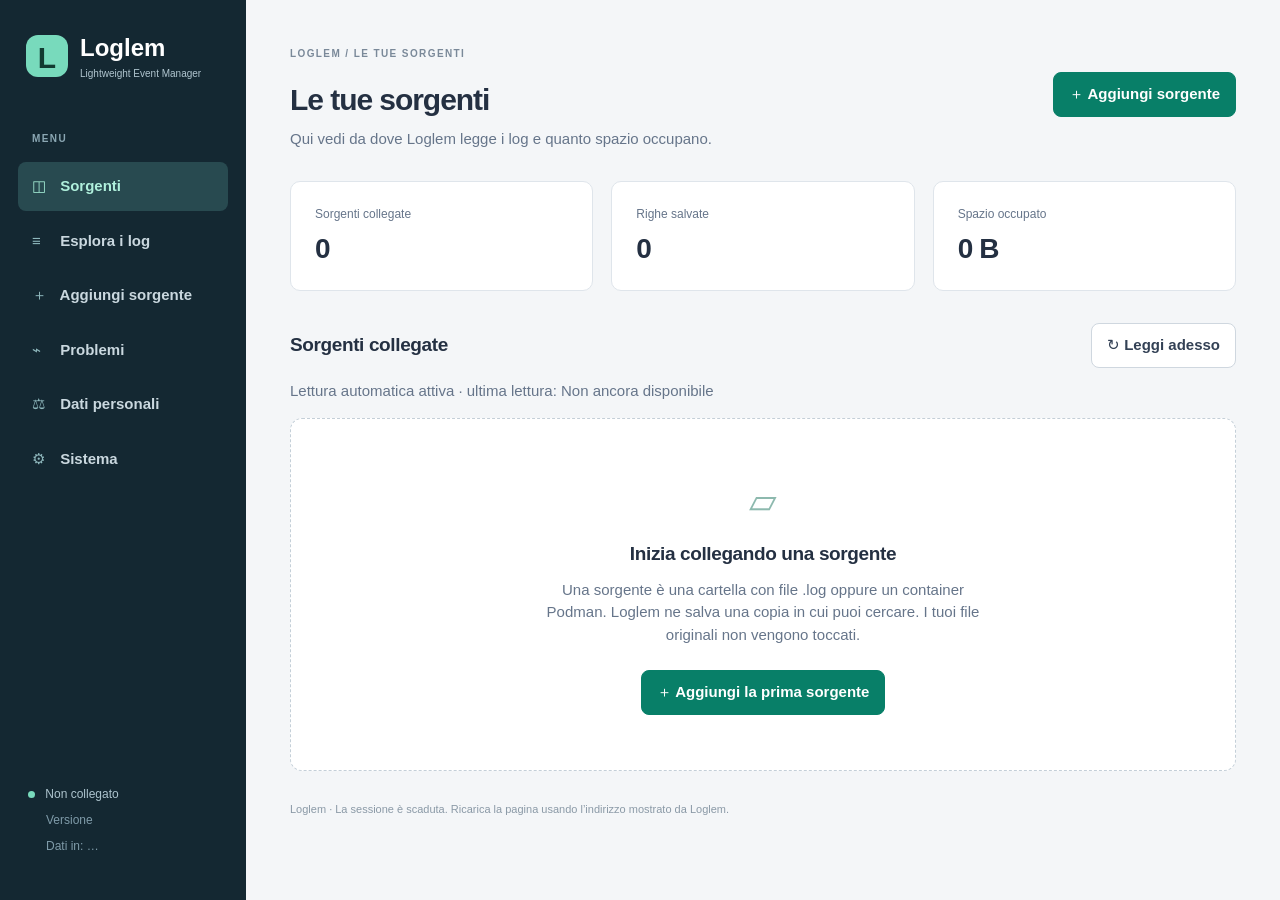
==== web/index.html @ f63ffa13 "feat: Loglem looks at what a log contains and suggests the cautious choice A sample of the latest 5," ====
<!doctype html>
<html lang="it">
  <head>
    <meta charset="utf-8" />
    <meta name="viewport" content="width=device-width,initial-scale=1" />
    <meta name="loglem-token" content="__LOGLEM_TOKEN__" />
    <title>Loglem · Sorgenti</title>
    <link rel="stylesheet" href="style.css" />
    <script src="app.js" defer></script>
  </head>
  <body>
    <aside class="sidebar">
      <a class="brand" href="#sources">
        <span class="brand-icon">L</span>
        <span>Loglem<small>Lightweight Event Manager</small></span>
      </a>
      <p class="nav-label">MENU</p>
      <nav aria-label="Navigazione principale">
        <a href="#sources" data-nav="sources"><span aria-hidden="true">◫</span> Sorgenti</a>
        <a href="#logs" data-nav="logs"><span aria-hidden="true">≡</span> Esplora i log</a>
        <a href="#add" data-nav="add" class="admin-only"><span aria-hidden="true">＋</span> Aggiungi sorgente</a>
        <a href="#diagnostics" data-nav="diagnostics"><span aria-hidden="true">⌁</span> Problemi</a>
        <a href="#privacy" data-nav="privacy" class="admin-only"><span aria-hidden="true">⚖</span> Dati personali</a>
        <a href="#system" data-nav="system" class="admin-only"><span aria-hidden="true">⚙</span> Sistema</a>
      </nav>
      <div class="sidebar-bottom">
        <span class="connection-dot"></span> <span id="connection-status">Connessione…</span>
        <small id="version">Versione</small>
        <small class="data-dir">Dati in: <span id="data-dir">…</span></small>
        <div id="user-box" class="user-box" hidden>
          <span id="user-name"></span>
          <button id="logout" type="button">Esci</button>
        </div>
      </div>
    </aside>

    <main>
      <header class="page-header">
        <div>
          <p class="eyebrow">LOGLEM / <span id="breadcrumb">SORGENTI</span></p>
          <h1 id="page-title">Le tue sorgenti</h1>
          <p id="page-subtitle"></p>
        </div>
        <a class="button primary admin-only" id="header-add" href="#add">＋ Aggiungi sorgente</a>
      </header>

      <div id="problems" class="problems" role="alert" hidden></div>
      <div id="notice" role="status" aria-live="polite" hidden></div>

      <!-- Sorgenti -->
      <section id="view-sources" data-view="sources">
        <div class="summary-grid">
          <div><span>Sorgenti collegate</span><strong id="source-count">—</strong></div>
          <div><span>Righe salvate</span><strong id="entry-count">—</strong></div>
          <div><span>Spazio occupato</span><strong id="archive-size">—</strong></div>
        </div>
        <div class="section-heading">
          <h2>Sorgenti collegate</h2>
          <button id="collect" class="admin-only">↻ Leggi adesso</button>
        </div>
        <p class="muted" id="collection-status"></p>
        <div id="source-list" class="source-grid"><p>Caricamento…</p></div>
      </section>

      <!-- Esplora i log -->
      <section id="view-logs" data-view="logs" hidden>
        <div id="advice-panel" class="panel advice" hidden></div>
        <form id="search-form" class="panel filters">
          <div class="filter-main">
            <div class="field">
              <label for="search-source">Sorgente</label>
              <select id="search-source">
                <option value="">Tutte le sorgenti</option>
              </select>
            </div>
            <div class="field grow">
              <label for="search-text">Cerca nel testo</label>
              <input id="search-text" placeholder="Una parola, un errore, un indirizzo IP…" />
            </div>
            <button class="primary" type="submit">Cerca</button>
            <button id="clear-search" type="button">Azzera</button>
          </div>
          <div class="filter-dates">
            <div class="field">
              <label for="search-from">Dal giorno</label>
              <input id="search-from" type="date" />
            </div>
            <div class="field">
              <label for="search-to">Al giorno (incluso)</label>
              <input id="search-to" type="date" />
            </div>
            <span class="hint">Le date sono in UTC</span>
            <div class="severity-filter" role="group" aria-label="Gravità da mostrare">
              <span class="severity-title">Mostra</span>
              <label class="level-check level-info">
                <input type="checkbox" id="show-info" checked /> Info
              </label>
              <label class="level-check level-warning">
                <input type="checkbox" id="show-warning" checked /> Avvisi
              </label>
              <label class="level-check level-error">
                <input type="checkbox" id="show-error" checked /> Errori
              </label>
            </div>
            <details class="advanced-filters">
              <summary>Filtri avanzati</summary>
              <div class="filter-dates">
                <label class="checkbox">
                  <input type="checkbox" id="search-ignore-case" checked /> Maiuscole indifferenti
                </label>
                <div class="field">
                  <label for="search-ip">Indirizzo IP</label>
                  <input id="search-ip" placeholder="es. 203.0.113.7" />
                </div>
                <div class="field">
                  <label for="search-path">Percorso</label>
                  <input id="search-path" placeholder="es. /login" />
                </div>
                <div class="field">
                  <label for="search-status">Codice</label>
                  <input id="search-status" type="number" min="100" max="599" placeholder="es. 404" />
                </div>
              </div>
              <small>Gravità e codice si riconoscono dal testo della riga (JSON di Caddy, Nginx, Apache, journal). Una riga senza «ERROR» o «WARN» conta come info.</small>
            </details>
            <label class="checkbox">
              <input type="checkbox" id="live" checked /> Diretta: le righe nuove compaiono in cima
              appena arrivano
            </label>
          </div>
        </form>
        <div id="log-source-status" class="inline-status" role="status"></div>
        <div class="panel log-panel">
          <div class="section-heading log-heading">
            <h2>Log</h2>
            <span id="result-count" class="muted">Caricamento…</span>
          </div>
          <div id="search-results" aria-live="polite"></div>
        </div>
      </section>

      <!-- Aggiungi sorgente -->
      <section id="view-add" data-view="add" hidden>
        <ol class="stepper" aria-label="Passaggi">
          <li data-step="1">1 <span>Tipo</span></li>
          <li data-step="2">2 <span>Cosa leggere</span></li>
          <li data-step="3">3 <span>Nome e durata</span></li>
        </ol>

        <div id="add-type" class="panel wizard-step">
          <div id="discovered" class="discovered" hidden>
            <h2>Trovati su questo server</h2>
            <p class="muted">Letti dalle configurazioni di Caddy, Nginx e Apache.</p>
            <div id="discovered-list"></div>
          </div>
          <h2>Da dove vuoi leggere i log?</h2>
          <p class="muted">Scegli il tipo di sorgente: poi ti guido passo per passo.</p>
          <div class="type-grid">
            <button id="choose-folder" class="type-card">
              <span class="type-icon">▱</span>
              <strong>Una cartella di file .log</strong>
              <span>Tutti i file .log, anche quelli creati in seguito</span>
              <span class="type-link" aria-hidden="true">›</span>
            </button>
            <button id="choose-podman" class="type-card">
              <span class="type-icon">⬡</span>
              <strong>Un container Podman</strong>
              <span>I messaggi che un tuo container scrive mentre lavora</span>
              <span class="type-link" aria-hidden="true">›</span>
            </button>
            <button id="choose-docker" class="type-card">
              <span class="type-icon">◳</span>
              <strong>Un container Docker</strong>
              <span>Come Podman, per chi usa Docker</span>
              <span class="type-link" aria-hidden="true">›</span>
            </button>
            <button id="choose-kubernetes" class="type-card">
              <span class="type-icon">☸</span>
              <strong>Kubernetes</strong>
              <span>Un pod, oppure tutti i pod di un'applicazione anche dopo i rilasci</span>
              <span class="type-link" aria-hidden="true">›</span>
            </button>
            <button id="choose-caddy" class="type-card">
              <span class="type-icon">⟳</span>
              <strong>Il log di accesso di Caddy</strong>
              <span>Il log del server web, anche dopo le rotazioni</span>
              <span class="type-link" aria-hidden="true">›</span>
            </button>
            <button id="choose-journal" class="type-card">
              <span class="type-icon">☰</span>
              <strong>Il journal di Linux</strong>
              <span>Il registro di sistema: servizi, accessi SSH, sudo</span>
              <span class="type-link" aria-hidden="true">›</span>
            </button>
          </div>
        </div>

        <div id="folder-step" class="panel wizard-step" hidden>
          <h2 id="folder-step-title">Quale cartella vuoi seguire?</h2>
          <p class="muted" id="folder-step-help">
            Naviga tra le cartelle del computer su cui gira Loglem, oppure scrivi il percorso e
            premi Invio.
          </p>
          <label for="folder-path">Percorso della cartella</label>
          <div class="row">
            <input id="folder-path" class="grow" placeholder="/var/log" />
            <button id="open-folder">Apri</button>
            <button id="folder-parent">↑ Cartella superiore</button>
          </div>
          <div id="folder-items" class="folder-list"></div>
          <div class="preview">
            <strong id="log-count"></strong>
            <ul id="log-files"></ul>
            <small id="folder-preview-help">
              Vengono letti i file .log di questa cartella, anche quelli futuri. Le sottocartelle
              sono escluse.
            </small>
          </div>
          <div class="wizard-actions">
            <button data-back-type>← Indietro</button>
            <button id="use-folder" class="primary">Usa questa cartella →</button>
          </div>
        </div>

        <div id="podman-step" class="panel wizard-step" hidden>
          <h2 id="podman-step-title">Quale container vuoi seguire?</h2>
          <p class="muted">Ecco i container che l'utente che ha avviato Loglem può vedere.</p>
          <details class="connection-settings">
            <summary>Uso un Podman su un altro computer (facoltativo)</summary>
            <label for="connection">Nome della connessione Podman</label>
            <div class="row">
              <input id="connection" class="grow" placeholder="Lascia vuoto per usare quella normale" />
              <button id="load-podman">Ricarica l'elenco</button>
            </div>
          </details>
          <div id="container-list" class="container-list" aria-live="polite"></div>
          <label class="checkbox" id="follow-name-box" hidden>
            <input type="checkbox" id="follow-by-name" checked />
            Segui per nome tramite il journal (consigliato): i log continuano anche quando il
            container viene ricreato da un nuovo rilascio
          </label>
          <div class="wizard-actions">
            <button data-back-type>← Indietro</button>
            <button id="use-podman" class="primary" disabled>Continua con questo container →</button>
          </div>
        </div>

        <div id="kubernetes-step" class="panel wizard-step" hidden>
          <h2>Quale applicazione vuoi seguire?</h2>
          <p class="muted">I pod del cluster a cui è collegato kubectl.</p>
          <div id="kubernetes-pods" class="container-list" aria-live="polite"></div>
          <label class="checkbox">
            <input type="checkbox" id="kubernetes-follow-app" checked />
            Segui tutti i pod dell'applicazione (etichetta <code>app</code>): i log continuano
            anche quando i pod vengono ricreati da un rilascio
          </label>
          <div class="wizard-actions">
            <button data-back-type>← Indietro</button>
            <button id="use-kubernetes" class="primary" disabled>Continua →</button>
          </div>
        </div>

        <div id="journal-step" class="panel wizard-step" hidden>
          <h2>Cosa vuoi leggere dal journal?</h2>
          <p class="muted">
            Lascia tutto vuoto per leggere l'intero journal, oppure scegli solo alcuni servizi.
          </p>
          <div class="field">
            <span class="label">Servizi</span>
            <div id="journal-units" class="container-list" aria-live="polite"></div>
          </div>
          <div class="field">
            <label for="journal-identifiers">Programmi (facoltativo)</label>
            <input id="journal-identifiers" placeholder="es. sshd, sudo" />
            <small>Nomi separati da virgola. Utile per accessi SSH e uso di sudo.</small>
          </div>
          <div class="field">
            <label for="journal-priority">Gravità</label>
            <select id="journal-priority">
              <option value="">Tutte le voci</option>
              <option value="3">Solo errori e più gravi</option>
              <option value="4">Avvisi, errori e più gravi</option>
              <option value="6">Tutto tranne il debug</option>
            </select>
          </div>
          <div class="wizard-actions">
            <button data-back-type>← Indietro</button>
            <button id="use-journal" class="primary">Continua →</button>
          </div>
        </div>

        <form id="save-source" class="panel wizard-step" hidden>
          <h2>Ultimi dettagli</h2>
          <div id="chosen-source" class="chosen-source"></div>
          <div class="field">
            <label for="source-name">Nome della sorgente</label>
            <input id="source-name" required maxlength="64" pattern="[A-Za-z0-9_\-]+" />
            <small>Serve per ritrovarla nell'elenco. Solo lettere, numeri, - e _ (niente spazi).</small>
          </div>
          <div class="field">
            <label for="source-days">Per quanto tempo tenere le copie?</label>
            <div class="row">
              <input id="source-days" type="number" min="1" max="36500" value="28" required />
              <select id="source-unit" class="unit-select" aria-label="Unità di conservazione">
                <option value="days">Giorni</option>
                <option value="months">Mesi</option>
                <option value="years">Anni</option>
              </select>
            </div>
            <small>
              Passato questo tempo Loglem elimina le sue copie. I file originali restano dove sono.
            </small>
          </div>
          <div class="field">
            <label for="source-kind">Che tipo di log è?</label>
            <select id="source-kind">
              <option value="generic">Generico / applicazione</option>
              <option value="access">Accessi (può contenere IP)</option>
              <option value="error">Errori e stack trace</option>
            </select>
          </div>
          <div class="field">
            <label for="source-storage">Dove salvare il database SQLite?</label>
            <select id="source-storage">
              <option value="default">Cartella predefinita di Loglem</option>
              <option value="custom">Una cartella personalizzata</option>
            </select>
            <p id="archive-location" class="path"></p>
            <div id="source-custom-storage" hidden>
              <div class="row">
                <input id="source-archive-dir" class="grow" placeholder="Percorso assoluto della cartella" />
                <button type="button" data-storage-for="source-archive-dir">Sfoglia…</button>
              </div>
              <small>
                La cartella può essere creata da Loglem. Il database resta separato per questa
                sorgente.
              </small>
            </div>
          </div>
          <div class="wizard-actions">
            <button id="cancel-add" type="button">Annulla</button>
            <button class="primary" type="submit">Salva e guarda i log →</button>
          </div>
        </form>
      </section>

      <!-- Impostazioni della sorgente -->
      <section id="view-settings" data-view="settings" hidden>
        <div class="panel">
          <a href="#sources" class="text-link">← Torna alle sorgenti</a>
          <h2 id="settings-title">Impostazioni sorgente</h2>
          <div id="settings-advice" class="advice" hidden></div>
          <form id="retention-form">
            <div class="field">
              <label for="settings-label">Nome visualizzato</label>
              <input id="settings-label" required maxlength="120" />
              <small>Puoi cambiare nome senza perdere lo storico.</small>
            </div>
            <div class="field">
              <label for="settings-kind">Tipo di log</label>
              <select id="settings-kind">
                <option value="generic">Generico / applicazione</option>
                <option value="access">Accessi (può contenere IP)</option>
                <option value="error">Errori e stack trace</option>
              </select>
            </div>
            <div class="field">
              <label for="retention-days">Per quanto tempo tenere le copie?</label>
              <div class="row">
                <input id="retention-days" type="number" min="1" max="36500" required />
                <select id="retention-unit" class="unit-select" aria-label="Unità di conservazione">
                  <option value="days">Giorni</option>
                  <option value="months">Mesi</option>
                  <option value="years">Anni</option>
                </select>
              </div>
              <small>
                Mesi e anni seguono il calendario. La cancellazione automatica avviene durante la
                raccolta.
              </small>
            </div>
            <div class="field">
              <label for="settings-storage">Dove salvare SQLite?</label>
              <select id="settings-storage">
                <option value="default">Cartella predefinita di Loglem</option>
                <option value="custom">Cartella personalizzata</option>
              </select>
              <p id="settings-default-path" class="path"></p>
              <div id="settings-custom-storage" hidden>
                <div class="row">
                  <input id="settings-archive-dir" class="grow" placeholder="Percorso assoluto" />
                  <button type="button" data-storage-for="settings-archive-dir">Sfoglia…</button>
                </div>
                <small>
                  Cambiando cartella, Loglem copia e verifica l'archivio prima di rimuovere il
                  vecchio.
                </small>
              </div>
            </div>

            <details id="file-source-settings">
              <summary>Posizione della sorgente e pulizia degli originali</summary>
              <div class="field">
                <label for="settings-source-path">Percorso da cui leggere</label>
                <input id="settings-source-path" />
              </div>

              <div id="rotated-settings" hidden>
                <label class="checkbox">
                  <input id="remove-rotated" type="checkbox" />
                  Elimina i file ruotati dopo averli archiviati e verificati
                </label>
                <p class="muted">
                  Il file su cui il programma scrive non viene mai toccato. I file ruotati vengono
                  eliminati solo se nessuno li modifica da almeno 24 ore.
                </p>
                <div id="caddy-snippet-box" hidden>
                  <p>Blocco da usare nel Caddyfile (poi riavvia Caddy):</p>
                  <pre id="caddy-snippet" class="snippet"></pre>
                </div>
              </div>

              <div class="field">
                <label for="cleanup-mode">File consegnati come conclusi</label>
                <select id="cleanup-mode">
                  <option value="keep">Lasciali dove sono (solo lettura)</option>
                  <option value="handoff">Archivia ed elimina i file di una cartella dedicata</option>
                </select>
              </div>
              <div id="cleanup-settings" hidden>
                <label for="completed-dir">Cartella dedicata ai file conclusi</label>
                <div class="row">
                  <input id="completed-dir" class="grow" placeholder="/percorso/file-conclusi" />
                  <button type="button" data-storage-for="completed-dir">Sfoglia…</button>
                </div>
                <p class="muted">
                  Qui il programma deve consegnare solo file .log che ha chiuso e non modificherà
                  più. Loglem li archivia, verifica il contenuto e li elimina quando nessuno li
                  modifica da almeno 24 ore.
                </p>
                <label class="checkbox">
                  <input id="handoff-confirmed" type="checkbox" />
                  Confermo che questa cartella contiene solo file conclusi, separati dai file attivi.
                </label>
              </div>
            </details>

            <div class="wizard-actions">
              <button type="submit" class="primary">Salva impostazioni</button>
            </div>
          </form>

          <div id="container-log-box" class="source-lifecycle" hidden>
            <h3>Log tenuti dal runtime</h3>
            <p id="container-log-advice" class="muted"></p>
          </div>

          <div class="source-lifecycle">
            <h3>Gestisci collegamento</h3>
            <p class="muted">
              Pausa e scollegamento fermano le nuove letture. Lo storico resta consultabile e
              soggetto alla durata scelta.
            </p>
            <div class="row">
              <button id="pause-source" type="button">Metti in pausa</button>
              <button id="detach-source" type="button">Scollega mantenendo lo storico</button>
            </div>
            <p class="muted">
              Per togliere del tutto una sorgente, scollegala o mettila in pausa, poi eliminala.
              L’eliminazione cancella anche lo storico e non si può annullare.
            </p>
            <div class="row">
              <button id="remove-source" type="button" class="danger">Elimina la sorgente e il suo storico</button>
            </div>
          </div>

          <details id="podman-reconnect">
            <summary>Container ricreato? Collega il sostituto</summary>
            <p class="muted">
              Scegli il nuovo container esplicitamente. Lo storico precedente resta nella stessa
              sorgente.
            </p>
            <label for="reconnect-connection">Connessione Podman (vuota = quella attuale)</label>
            <input id="reconnect-connection" />
            <button id="load-replacements" type="button">Mostra container</button>
            <label for="replacement-container">Nuovo container</label>
            <select id="replacement-container">
              <option value="">Carica prima l'elenco</option>
            </select>
            <button id="reconnect-source" type="button">Collega questo container</button>
          </details>
        </div>
      </section>

      <!-- Statistiche -->
      <section id="view-stats" data-view="stats" hidden>
        <div class="panel">
          <div class="section-heading">
            <h2 id="stats-title">Statistiche</h2>
            <select id="stats-days" aria-label="Periodo">
              <option value="1">Ultimo giorno</option>
              <option value="7" selected>Ultimi 7 giorni</option>
              <option value="30">Ultimi 30 giorni</option>
            </select>
          </div>
          <p id="stats-summary" class="muted"></p>
          <div id="stats-body" class="stats-grid"></div>
        </div>
      </section>

      <!-- Dati personali -->
      <section id="view-privacy" data-view="privacy" hidden>
        <div class="panel">
          <h2>Trova i dati di una persona</h2>
          <p class="muted">
            Per una richiesta di cancellazione o di accesso ai dati. Scrivi almeno un campo.
          </p>
          <form id="privacy-form">
            <div class="filter-dates">
              <div class="field">
                <label for="privacy-ip">Indirizzo IP</label>
                <input id="privacy-ip" placeholder="es. 203.0.113.7" />
              </div>
              <div class="field">
                <label for="privacy-text">Altro testo (nome, email…)</label>
                <input id="privacy-text" />
              </div>
              <div class="field">
                <label for="privacy-source">Sorgente</label>
                <select id="privacy-source">
                  <option value="">Tutte</option>
                </select>
              </div>
            </div>
            <label class="checkbox">
              <input type="checkbox" id="privacy-originals" />
              Considera anche i file originali dei programmi (solo file finiti e già archiviati)
            </label>
            <div class="row">
              <button class="primary" type="submit">Mostra cosa trovo</button>
              <button type="button" id="privacy-export">Scarica i dati (file di testo)</button>
            </div>
          </form>
          <div id="privacy-result" hidden></div>
        </div>
        <div class="panel system-panel" id="privacy-erase" hidden>
          <h2>Cancella</h2>
          <p class="muted">
            Le righe spariscono da Loglem (e dai file originali, se hai spuntato la casella).
            Restano i log di Podman, Docker, Kubernetes e del journal, e i backup già fatti.
          </p>
          <div class="field">
            <label for="privacy-reason">Motivo (obbligatorio)</label>
            <input id="privacy-reason" placeholder="es. richiesta art. 17 del 17/11/2026, pratica 3" />
            <small>Scrivi un numero di pratica, non un'email: anche l'email è un dato personale.</small>
          </div>
          <button type="button" id="privacy-erase-button" class="danger">Cancella</button>
        </div>
        <div class="panel system-panel">
          <div class="section-heading">
            <h2>Chi ha guardato</h2>
            <button id="audit-reload" type="button">↻ Aggiorna</button>
          </div>
          <p class="muted">Accessi, ricerche, esportazioni e cancellazioni degli ultimi 90 giorni.</p>
          <div id="audit-list"></div>
        </div>
      </section>

      <!-- Sistema -->
      <section id="view-system" data-view="system" hidden>
        <div class="panel">
          <h2>Aggiornamenti</h2>
          <p class="muted">
            Loglem scarica solo versioni firmate dall'editore configurato, le verifica e si
            riavvia da solo. Puoi chiudere la pagina: l'aggiornamento continua.
          </p>
          <p id="update-status" class="path"></p>
          <div class="row">
            <button id="update-check" type="button">Controlla</button>
            <button id="update-install" type="button" class="primary" hidden>Installa la nuova versione</button>
          </div>
        </div>
        <div class="panel system-panel">
          <h2>Impostazioni</h2>
          <p class="muted">
            Sorgenti, durate e regole in un file, per spostarle su un altro server. Utenti e
            password non vengono esportati e non vengono sostituiti dall'importazione.
          </p>
          <div class="row">
            <button id="config-export" type="button">Scarica le impostazioni</button>
            <label class="button" for="config-file">Importa da file…</label>
            <input id="config-file" type="file" accept="application/json,.json" hidden />
          </div>
        </div>
      </section>

      <!-- Problemi -->
      <section id="view-diagnostics" data-view="diagnostics" hidden>
        <div class="panel">
          <div class="section-heading">
            <h2>Problemi registrati da Loglem</h2>
            <button id="reload-diagnostics">↻ Aggiorna</button>
          </div>
          <p class="muted">
            Se chiedi aiuto a qualcuno, mostragli il dettaglio di un problema (clicca sulla riga).
            Restano salvati anche dopo un riavvio.
          </p>
          <p id="diagnostic-path" class="path"></p>
          <div id="diagnostic-list"></div>
        </div>
      </section>

      <footer>Loglem · <span id="footer-status">Connessione…</span></footer>
    </main>
    <dialog id="storage-dialog">
      <h2>Scegli una cartella</h2>
      <label for="storage-browser-path">Percorso</label>
      <div class="row">
        <input id="storage-browser-path" class="grow" />
        <button id="storage-browser-open" type="button">Apri</button>
        <button id="storage-browser-parent" type="button">↑ Su</button>
      </div>
      <p id="storage-browser-error" role="status"></p>
      <div id="storage-browser-items" class="folder-list"></div>
      <div class="wizard-actions">
        <button id="storage-browser-cancel" type="button">Annulla</button>
        <button id="storage-browser-use" class="primary" type="button">Usa questa cartella</button>
      </div>
    </dialog>

    <dialog id="caddy-dialog">
      <h2>Ultimo passo: configura Caddy</h2>
      <p>
        Nel Caddyfile, dentro il blocco del tuo sito, usa questo blocco <code>log</code>. Poi
        riavvia Caddy.
      </p>
      <pre id="caddy-dialog-snippet" class="snippet"></pre>
      <p class="muted">
        Caddy può comprimere i file ruotati (.gz): Loglem li legge comunque, senza duplicare
        righe. <code>roll_keep_for</code> è una rete di sicurezza: se Loglem resta spento a lungo,
        Caddy elimina comunque i file più vecchi di 60 giorni.
      </p>
      <div class="wizard-actions">
        <button id="caddy-dialog-copy" type="button">Copia</button>
        <button id="caddy-dialog-close" class="primary" type="button">Fatto</button>
      </div>
    </dialog>
  </body>
</html>
---- web/style.css ----
:root {
  font: 15px/1.5 -apple-system,BlinkMacSystemFont,"Segoe UI",sans-serif;
  color: #243042;
  background: #f4f6f8;
  color-scheme: light;
  --accent: #087f68;
  --border: #dfe5eb;
  --muted: #66758a;
}

* {
  box-sizing: border-box;
}

body {
  margin: 0;
}

a {
  color: inherit;
  text-decoration: none;
}

button,input,select {
  font: inherit;
}

button,.button {
  display: inline-flex;
  align-items: center;
  justify-content: center;
  gap: 8px;
  padding: 10px 15px;
  border: 1px solid #cfd7df;
  border-radius: 8px;
  background: #fff;
  color: #334155;
  font-weight: 550;
  cursor: pointer;
  white-space: normal;
}

button:hover,.button:hover {
  background: #edf3f2;
  border-color: #a9c9c0;
}

button:disabled {
  opacity: .55;
  cursor: wait;
}

.primary {
  background: var(--accent);
  border-color: var(--accent);
  color: #fff;
}

.primary:hover {
  background: #066b59;
  color: #fff;
}

.sidebar {
  position: fixed;
  inset: 0 auto 0 0;
  width: 246px;
  background: #142832;
  color: #cad8df;
  padding: 30px 18px;
  display: flex;
  flex-direction: column;
}

.brand {
  display: flex;
  gap: 12px;
  align-items: center;
  color: #fff;
  font-size: 24px;
  font-weight: 700;
  margin: 0 8px 42px;
}

.brand-icon {
  width: 42px;
  height: 42px;
  border-radius: 12px;
  background: #78dabc;
  color: #123b31;
  text-align: center;
  font-size: 30px;
}

.brand small {
  font-size: 10px;
  display: block;
  color: #b0c5cf;
  font-weight: 400;
}

.nav-label {
  font-size: 10px;
  font-weight: 650;
  letter-spacing: .14em;
  color: #8ba7b3;
  padding-left: 14px;
}

nav {
  display: grid;
  gap: 6px;
}

nav a {
  padding: 13px 14px;
  border-radius: 8px;
  font-weight: 550;
}

nav a span {
  display: inline-block;
  width: 24px;
  color: #8fb8bd;
}

nav a:hover {
  background: #203d47;
}

nav a[aria-current=page] {
  background: #284a50;
  color: #b0f0dc;
}

nav a[aria-current=page] span {
  color: #a2ead3;
}

.sidebar-bottom {
  margin-top: auto;
  padding: 15px 10px;
  font-size: 12px;
  color: #adc4ce;
}

.sidebar-bottom small {
  margin: 8px 0 0 18px;
  color: #7f9ba9;
}

.connection-dot {
  display: inline-block;
  width: 7px;
  height: 7px;
  border-radius: 50%;
  background: #78dabc;
  margin-right: 7px;
}

main {
  margin-left: 246px;
  padding: 38px 44px;
  max-width: 1700px;
}

.page-header {
  display: flex;
  justify-content: space-between;
  align-items: center;
  gap: 20px;
  margin-bottom: 30px;
}

h1 {
  font-size: 30px;
  letter-spacing: -.035em;
  margin: 3px 0 6px;
  font-weight: 700;
}

h2 {
  font-size: 19px;
  margin: 0 0 10px;
  letter-spacing: -.02em;
}

h3 {
  font-size: 17px;
  margin: 0;
}

p {
  margin: 8px 0 16px;
}

.page-header p:last-child {
  margin: 0;
  color: var(--muted);
}

.eyebrow {
  font-size: 10px;
  letter-spacing: .14em;
  font-weight: 650;
  color: #7a8999;
}

small,.hint {
  font-size: 12px;
  color: var(--muted);
  display: block;
}

.muted {
  color: var(--muted);
}

.panel,.source-card {
  padding: 25px;
  background: #fff;
  border: 1px solid var(--border);
  border-radius: 12px;
  box-shadow: 0 2px 3px #15263703;
}

.summary-grid {
  display: grid;
  grid-template-columns: repeat(3,1fr);
  gap: 18px;
  margin-bottom: 32px;
}

.summary-grid>div {
  background: #fff;
  border: 1px solid var(--border);
  border-radius: 10px;
  padding: 20px 24px;
}

.summary-grid span {
  font-size: 12px;
  color: var(--muted);
}

.summary-grid strong {
  display: block;
  font-size: 28px;
  font-weight: 650;
  letter-spacing: -.03em;
  margin-top: 4px;
}

.section-heading {
  display: flex;
  justify-content: space-between;
  align-items: center;
  gap: 15px;
  margin-bottom: 12px;
}

.section-heading h2 {
  margin: 0;
}

.source-grid {
  display: grid;
  grid-template-columns: repeat(auto-fit,minmax(290px,1fr));
  gap: 18px;
}

.source-card {
  min-width: 0;
}

.card-heading {
  display: flex;
  justify-content: space-between;
  gap: 10px;
  align-items: flex-start;
}

.source-kind {
  font-size: 10px;
  text-transform: uppercase;
  color: var(--muted);
  letter-spacing: .08em;
}

.badge {
  font-size: 11px;
  border-radius: 20px;
  padding: 4px 9px;
  background: #e8f5ee;
  color: #236045;
  white-space: nowrap;
}

.badge.error {
  background: #fff0ed;
  color: #a33c2b;
}

.badge.waiting {
  background: #edf1f6;
  color: #52647b;
}

.card-metrics {
  display: flex;
  gap: 30px;
  margin: 24px 0;
}

.card-metrics strong {
  display: block;
  font-size: 24px;
  color: #253746;
}

.card-metrics span {
  font-size: 11px;
  color: var(--muted);
}

.source-origin {
  font-size: 12px;
  color: var(--muted);
  overflow-wrap: anywhere;
  min-height: 36px;
}

.source-card .row {
  margin-top: 18px;
}

.card-error {
  font-size: 12px;
  color: #a33224;
  background: #fff3f0;
  padding: 12px;
  border-radius: 7px;
  overflow-wrap: anywhere;
}

.empty-state {
  grid-column: 1/-1;
  text-align: center;
  padding: 55px 20px;
  background: #fff;
  border: 1px dashed #c4cfd8;
  border-radius: 12px;
}

.empty-state h2 {
  margin-top: 12px;
}

.empty-state p {
  color: var(--muted);
  max-width: 460px;
  margin: 10px auto 24px;
}

.empty-icon {
  font-size: 36px;
  color: #8db9ae;
}

.row {
  display: flex;
  align-items: center;
  gap: 12px;
  flex-wrap: wrap;
}

.grow {
  flex: 1;
  min-width: 160px;
}

label {
  display: block;
  font-size: 13px;
  font-weight: 600;
  margin: 0 0 7px;
}

input,select {
  width: 100%;
  border: 1px solid #cdd6df;
  border-radius: 7px;
  background: #fff;
  color: #243042;
  padding: 10px 12px;
  min-height: 43px;
}

input[type=number] {
  width: 120px;
}

input[type=checkbox],input[type=radio] {
  width: auto;
  min-height: 0;
  accent-color: var(--accent);
}

input:focus,select:focus {
  outline: 2px solid #9bcebd;
  outline-offset: 1px;
}

button:focus-visible,a:focus-visible {
  outline: 3px solid #8abfac;
  outline-offset: 3px;
}

.field {
  margin-bottom: 20px;
}

.field small {
  margin-top: 7px;
}

.filters {
  padding: 20px;
  margin-bottom: 18px;
}

.filter-main {
  display: flex;
  gap: 15px;
  align-items: flex-end;
}

.filter-main .field {
  margin: 0;
  min-width: 170px;
}

.filter-main .field.grow {
  flex: 1;
}

.filter-dates {
  display: flex;
  gap: 16px;
  align-items: flex-end;
  flex-wrap: wrap;
  border-top: 1px solid #e9edf1;
  margin-top: 20px;
  padding-top: 16px;
}

.filter-dates .field {
  margin: 0;
}

.checkbox {
  display: flex;
  align-items: center;
  gap: 8px;
  margin: 0 0 10px auto;
  font-size: 12px;
  font-weight: 500;
}

.filter-dates .hint {
  margin-bottom: 10px;
}

.log-panel {
  padding: 0;
  overflow: hidden;
}

.log-heading {
  padding: 18px 22px;
  border-bottom: 1px solid var(--border);
  margin: 0;
}

.log-row {
  display: grid;
  grid-template-columns: 190px 120px 1fr;
  gap: 16px;
  padding: 14px 22px;
  border-bottom: 1px solid #edf0f3;
  font: 12px/1.65 ui-monospace,SFMono-Regular,Consolas,monospace;
}

.log-row:nth-child(even) {
  background: #f9fbfc;
}

.log-date {
  color: #728196;
}

.log-source {
  color: #168168;
  overflow-wrap: anywhere;
}

.log-text {
  margin: 0;
  white-space: pre-wrap;
  overflow-wrap: anywhere;
  color: #26374b;
}

.inline-status {
  font-size: 13px;
  margin-bottom: 15px;
  color: #66758a;
}

.inline-status.error {
  padding: 13px 15px;
  background: #fff1ec;
  border: 1px solid #ecc5b9;
  border-radius: 8px;
  color: #a33224;
}

.logs-empty {
  padding: 45px 24px;
  text-align: center;
  color: var(--muted);
}

#notice {
  padding: 13px 17px;
  margin: 0 0 20px;
  border: 1px solid #badbcf;
  border-radius: 8px;
  background: #edf8f3;
  color: #1f604d;
  white-space: pre-wrap;
  overflow-wrap: anywhere;
}

#notice.error {
  background: #fff2ef;
  color: #9f3427;
  border-color: #ebc4bb;
}

.stepper {
  list-style: none;
  display: flex;
  gap: 0;
  padding: 0;
  margin: 0 0 24px;
  counter-reset: steps;
}

.stepper li {
  flex: 1;
  padding: 12px 15px;
  border-bottom: 3px solid #dbe2e9;
  color: #8796a5;
  font-size: 13px;
}

.stepper li.current {
  border-color: var(--accent);
  color: var(--accent);
  font-weight: 650;
}

.stepper li span {
  margin-left: 8px;
}

.wizard-step {
  max-width: 900px;
}

/* Scelta del tipo di sorgente: un elenco compatto, una riga per tipo. */
.type-grid {
  display: flex;
  flex-direction: column;
  gap: 8px;
  margin: 20px 0 8px;
}

.type-card {
  display: grid;
  grid-template-columns: 36px 1fr auto;
  grid-template-areas:
    "icon title arrow"
    "icon desc arrow";
  align-items: center;
  column-gap: 14px;
  row-gap: 2px;
  width: 100%;
  padding: 12px 16px;
  text-align: left;
  border: 1px solid var(--border);
  border-radius: 10px;
  background: #fff;
}

.type-card:hover {
  background: #f5fbf8;
  border-color: #62ac96;
}

.type-card strong {
  grid-area: title;
  font-size: 15px;
}

.type-card > span:not(.type-icon):not(.type-link) {
  grid-area: desc;
  font-weight: 400;
  color: var(--muted);
  font-size: 13px;
}

.type-icon {
  grid-area: icon;
  display: grid;
  place-items: center;
  width: 36px;
  height: 36px;
  border-radius: 8px;
  background: #edf6f3;
  font-size: 18px;
  color: var(--accent);
}

.type-link {
  grid-area: arrow;
  font-size: 18px;
  color: var(--accent);
}

.wizard-actions {
  display: flex;
  justify-content: space-between;
  gap: 15px;
  border-top: 1px solid var(--border);
  padding-top: 22px;
  margin-top: 28px;
}

.folder-list {
  display: grid;
  gap: 5px;
  max-height: 290px;
  overflow: auto;
  margin: 20px 0;
}

.folder-list button {
  text-align: left;
  justify-content: flex-start;
  border-color: transparent;
  padding: 9px 12px;
}

.preview {
  background: #f5f8fa;
  border-radius: 8px;
  padding: 16px;
}

.preview ul {
  max-height: 120px;
  overflow: auto;
  font-size: 13px;
  margin: 10px 0;
}

.preview small {
  margin-top: 8px;
}

.container-list {
  display: grid;
  gap: 10px;
  margin: 22px 0;
  max-height: 460px;
  overflow: auto;
}

.container-choice {
  border: 1px solid var(--border);
  border-radius: 9px;
  padding: 16px;
  display: flex;
  align-items: center;
  gap: 14px;
  font-weight: 400;
  cursor: pointer;
}

.container-choice:has(input:checked) {
  border-color: #329d7e;
  background: #f0faf5;
}

.container-choice strong {
  display: block;
  font-size: 14px;
}

.container-choice small {
  margin-top: 3px;
}

.connection-settings {
  margin-top: 20px;
}

.connection-settings summary {
  font-size: 12px;
  color: var(--muted);
  cursor: pointer;
  margin-bottom: 12px;
}

.chosen-source {
  background: #f0f7f4;
  border-left: 3px solid #46a886;
  padding: 15px;
  margin: 20px 0 26px;
  overflow-wrap: anywhere;
}

.path {
  font: 12px/1.6 ui-monospace,monospace;
  overflow-wrap: anywhere;
  color: var(--muted);
}

.text-link {
  color: var(--accent);
  font-size: 13px;
  display: inline-block;
  margin-bottom: 25px;
}

details summary {
  cursor: pointer;
  font-size: 13px;
}

.diagnostic {
  border-top: 1px solid var(--border);
  padding: 18px 0;
}

.diagnostic summary {
  overflow-wrap: anywhere;
}

.diagnostic pre {
  font-size: 12px;
  background: #f5f7fa;
  padding: 15px;
  border-radius: 8px;
  white-space: pre-wrap;
  overflow-wrap: anywhere;
  max-height: 500px;
  overflow: auto;
}

footer {
  font-size: 11px;
  color: #8a99a6;
  margin-top: 30px;
}

[hidden] {
  display: none!important;
}

@media (min-width:1600px) {
  .source-grid {
    grid-template-columns: repeat(3,1fr);
  }
}

@media (max-width:1050px) {
  .sidebar {
    width: 205px;
    padding: 25px 12px;
  }
  main {
    margin-left: 205px;
    padding: 30px 24px;
  }
  .brand {
    font-size: 21px;
  }
  .brand small {
    font-size: 8px;
  }
  .log-row {
    grid-template-columns: 160px 90px 1fr;
  }
  .filter-main {
    flex-wrap: wrap;
  }
}

@media (max-width:720px) {
  .sidebar {
    position: static;
    width: auto;
    padding: 16px;
    display: block;
  }
  .brand {
    margin: 0 0 15px;
  }
  .nav-label,.sidebar-bottom {
    display: none;
  }
  nav {
    display: flex;
    overflow: auto;
    gap: 4px;
  }
  nav a {
    padding: 10px;
    font-size: 12px;
    white-space: nowrap;
  }
  nav a span {
    display: none;
  }
  main {
    margin: 0;
    padding: 24px 16px;
  }
  .page-header {
    align-items: flex-start;
  }
  .page-header .button {
    font-size: 12px;
    padding: 8px;
  }
  .page-header h1 {
    font-size: 25px;
  }
  .summary-grid {
    gap: 8px;
  }
  .summary-grid>div {
    padding: 13px;
  }
  .summary-grid strong {
    font-size: 23px;
  }
  .summary-grid span {
    font-size: 10px;
  }
  .source-grid {
    grid-template-columns: 1fr;
  }
  .filter-main {
    display: block;
  }
  .filter-main .field {
    margin-bottom: 12px;
  }
  .checkbox {
    margin-left: 0;
  }
  .log-row {
    grid-template-columns: 1fr;
    gap: 4px;
  }
  .log-date,.log-source {
    font-size: 11px;
  }
  .stepper li {
    font-size: 11px;
    padding: 10px 4px;
  }
  .stepper li span {
    margin-left: 2px;
  }
  .panel {
    padding: 18px;
  }
  .log-panel {
    padding: 0;
  }
  .wizard-actions {
    flex-wrap: wrap;
  }
  .source-card {
    padding: 20px;
  }
}

mark {
  background: #ffe58a;
  color: inherit;
  border-radius: 3px;
  padding: 0 2px;
}

.unit-select {
  width: 135px;
  flex: none;
}

dialog {
  border: 1px solid var(--border);
  border-radius: 14px;
  padding: 25px;
  width: min(720px,94vw);
  max-height: 90vh;
}

dialog::backdrop {
  background: #14283299;
}

.source-lifecycle {
  border-top: 1px solid var(--border);
  margin-top: 28px;
  padding-top: 22px;
}

#file-source-settings, #podman-reconnect {
  margin: 24px 0;
}

#file-source-settings summary, #podman-reconnect summary {
  margin-bottom: 18px;
}

.checkbox {
  align-items: flex-start;
}

.checkbox input {
  flex: none;
}


.card-warning {
  font-size: 12px;
  color: #7a5200;
  background: #fff8e6;
  padding: 12px;
  border-radius: 7px;
  overflow-wrap: anywhere;
}

.snippet {
  font: 13px/1.5 ui-monospace, monospace;
  background: #142832;
  color: #e3f1ee;
  padding: 14px 16px;
  border-radius: 8px;
  overflow-x: auto;
  white-space: pre;
}

.sidebar-bottom .data-dir {
  overflow-wrap: anywhere;
}

#log-files button {
  margin: 4px 0;
}

/* Chi può solo consultare non vede i comandi di modifica. */
.reader .admin-only {
  display: none !important;
}

.user-box {
  margin-top: 12px;
  display: flex;
  align-items: center;
  gap: 8px;
  color: #e3f1ee;
}

.user-box button {
  padding: 4px 10px;
  font-size: 12px;
}

.login-page {
  min-height: 100vh;
  display: grid;
  place-items: center;
  padding: 16px;
}

.login-panel {
  width: min(380px, 100%);
}

.brand-login {
  display: flex;
  align-items: center;
  gap: 10px;
  font-weight: 700;
}

.problems {
  margin-bottom: 20px;
  padding: 14px 18px;
  border-radius: 10px;
  background: #fff8e6;
  border: 1px solid #f0d58c;
  color: #7a5200;
}

.problems ul {
  margin: 6px 0 0;
  padding-left: 18px;
}

.card-info {
  font-size: 12px;
  color: #0b5c4c;
  background: #eaf6f2;
  padding: 12px;
  border-radius: 7px;
}

.advanced-filters {
  margin-top: 8px;
}

.advanced-filters summary {
  cursor: pointer;
  color: var(--muted);
  font-size: 13px;
}

.link-button {
  padding: 0 4px;
  border: none;
  background: none;
  color: inherit;
  text-decoration: underline;
  font-size: 12px;
  font-weight: 400;
}

.stats-grid {
  display: grid;
  grid-template-columns: repeat(auto-fit, minmax(280px, 1fr));
  gap: 20px;
}

.stats-box table {
  width: 100%;
  border-collapse: collapse;
  font-size: 13px;
}

.stats-box td {
  padding: 5px 0;
  border-bottom: 1px solid var(--border);
  overflow-wrap: anywhere;
}

.stats-box td:last-child {
  text-align: right;
  white-space: nowrap;
  padding-left: 12px;
}

.stats-bar {
  display: block;
  height: 4px;
  margin-top: 3px;
  border-radius: 2px;
  background: var(--accent);
  opacity: 0.5;
}

.system-panel {
  margin-top: 20px;
}

.discovered {
  margin-bottom: 24px;
  padding-bottom: 8px;
  border-bottom: 1px solid var(--border);
}

.discovered-row {
  display: flex;
  justify-content: space-between;
  align-items: center;
  gap: 12px;
  padding: 10px 0;
}

.discovered-row small {
  display: block;
}

button.danger {
  background: #b42318;
  border-color: #b42318;
  color: #fff;
}

.audit-table {
  width: 100%;
  border-collapse: collapse;
  font-size: 13px;
}

.audit-table td {
  padding: 6px 8px 6px 0;
  border-bottom: 1px solid var(--border);
  vertical-align: top;
  overflow-wrap: anywhere;
}

#privacy-result {
  margin-top: 18px;
}

/* Gravità delle righe: verde info, arancione avvisi, rosso errori. */
:root {
  --level-info: #1f8a4c;
  --level-info-bg: #eef8f1;
  --level-warning: #c76a00;
  --level-warning-bg: #fff4e5;
  --level-error: #c62828;
  --level-error-bg: #fdecec;
}

.log-row {
  border-left: 4px solid transparent;
}

.log-row.level-info {
  border-left-color: var(--level-info);
}

.log-row.level-warning {
  border-left-color: var(--level-warning);
  background: var(--level-warning-bg);
}

.log-row.level-error {
  border-left-color: var(--level-error);
  background: var(--level-error-bg);
}

.log-level {
  display: block;
  margin-top: 2px;
  font-size: 11px;
  font-weight: 700;
  letter-spacing: 0.04em;
}

.level-info .log-level {
  color: var(--level-info);
}

.level-warning .log-level {
  color: var(--level-warning);
}

.level-error .log-level {
  color: var(--level-error);
}

.severity-filter {
  display: flex;
  flex-wrap: wrap;
  align-items: center;
  gap: 8px 18px;
  margin: 10px 0;
}

.severity-title {
  color: var(--muted);
  font-size: 13px;
}

.level-check {
  display: inline-flex;
  align-items: center;
  gap: 6px;
  font-weight: 600;
  cursor: pointer;
}

.level-check.level-info {
  color: var(--level-info);
}

.level-check.level-warning {
  color: var(--level-warning);
}

.level-check.level-error {
  color: var(--level-error);
}

.level-check input {
  accent-color: currentColor;
}

/* Suggerimenti sui dati personali: stesse misure di pannelli e schede. */
.advice {
  margin: 0 0 24px;
}

.panel.advice {
  margin-bottom: 18px;
}

.advice > .section-heading {
  margin-bottom: 4px;
}

.advice-list {
  display: grid;
  gap: 12px;
  margin-top: 12px;
}

.advice-item {
  padding: 16px 18px;
  border: 1px solid var(--border);
  border-left: 4px solid var(--accent);
  border-radius: 10px;
  background: #fff;
}

.advice-item.important {
  border-left-color: var(--level-error);
}

.advice-item[data-state="done"],
.advice-item[data-state="declined"],
.advice-item[data-state="later"] {
  border-left-color: var(--border);
  background: #fafbfc;
}

.advice-head {
  display: flex;
  justify-content: space-between;
  align-items: flex-start;
  gap: 12px;
}

.advice-head h4 {
  margin: 0;
  font-size: 15px;
  line-height: 1.4;
}

.advice-item p {
  margin: 8px 0 0;
  max-width: 72ch;
}

.advice-item details {
  margin-top: 8px;
}

.advice-item summary {
  cursor: pointer;
  color: var(--muted);
  font-size: 13px;
}

.advice-verify {
  color: var(--muted);
}

.advice-refs {
  font-size: 13px;
  color: var(--muted);
}

.advice-refs a {
  color: var(--accent);
  text-decoration: underline;
  text-underline-offset: 2px;
}

.advice-actions {
  margin-top: 14px;
}

.advice-foot {
  margin-top: 14px;
  font-size: 12px;
  color: var(--muted);
}

.advice-foot p {
  margin: 4px 0;
}

.advice-unverified {
  color: #7a5200;
}

.advice-note {
  margin: 0 0 4px;
  font-size: 13px;
}

.advice-note a {
  color: var(--accent);
}

.advice-note a.advice-important {
  color: var(--level-error);
}

.advice-note a.text-link {
  margin: 0;
}
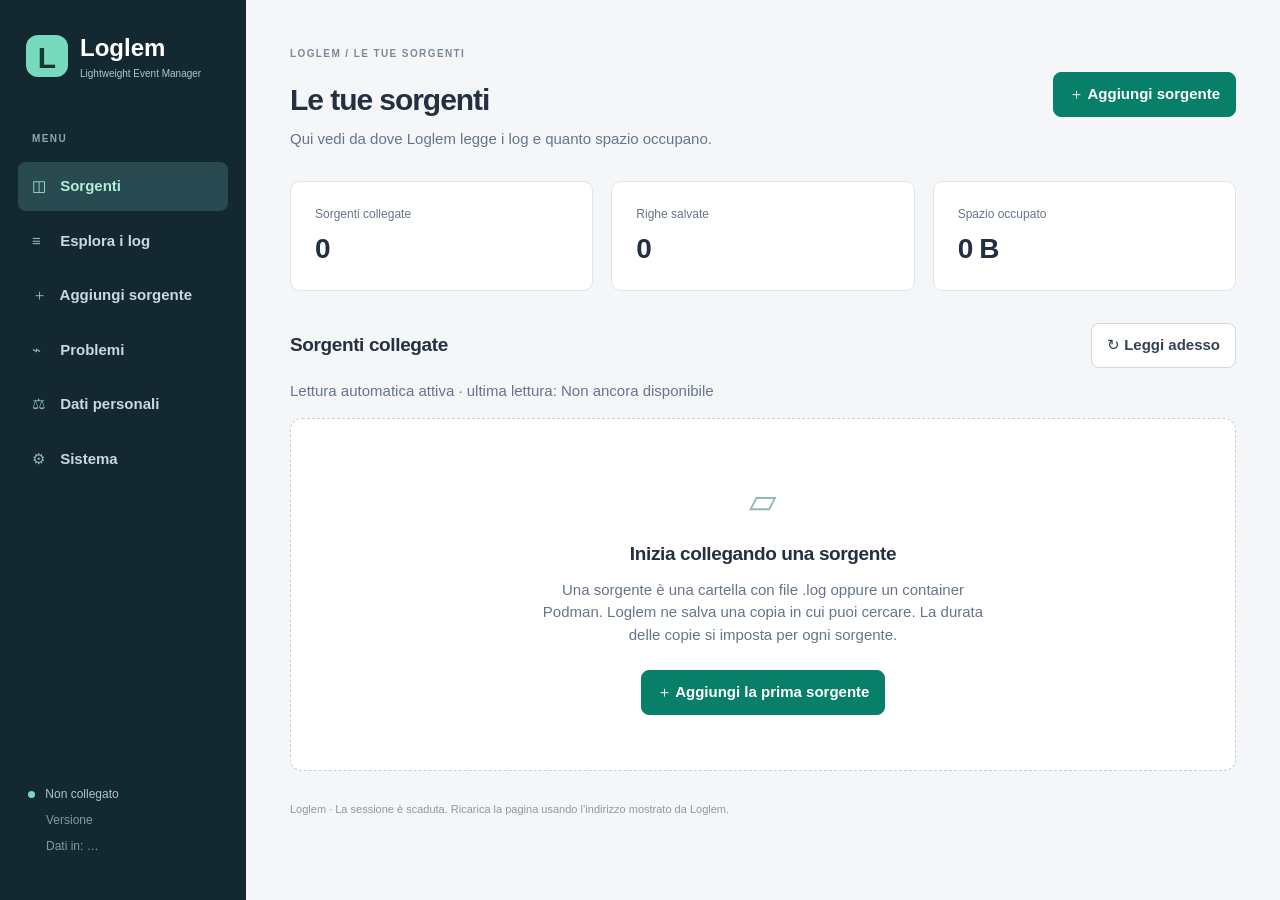
==== commit 77badd52: "fix: preserve source wizard controls and clarify log retention" ====
--- a/web/index.html
+++ b/web/index.html
@@ -82,14 +82,15 @@
           </div>
           <div class="filter-dates">
             <div class="field">
-              <label for="search-from">Dal giorno</label>
+              <label for="search-from">Dal giorno (UTC)</label>
               <input id="search-from" type="date" />
             </div>
             <div class="field">
-              <label for="search-to">Al giorno (incluso)</label>
+              <label for="search-to">Al giorno, incluso (UTC)</label>
               <input id="search-to" type="date" />
             </div>
-            <span class="hint">Le date sono in UTC</span>
+          </div>
+          <div class="filter-options">
             <div class="severity-filter" role="group" aria-label="Gravità da mostrare">
               <span class="severity-title">Mostra</span>
               <label class="level-check level-info">
@@ -102,7 +103,12 @@
                 <input type="checkbox" id="show-error" checked /> Errori
               </label>
             </div>
-            <details class="advanced-filters">
+            <label class="checkbox live-toggle">
+              <input type="checkbox" id="live" checked /> Diretta: le righe nuove compaiono in cima
+              appena arrivano
+            </label>
+          </div>
+          <details class="advanced-filters">
               <summary>Filtri avanzati</summary>
               <div class="filter-dates">
                 <label class="checkbox">
@@ -122,12 +128,7 @@
                 </div>
               </div>
               <small>Gravità e codice si riconoscono dal testo della riga (JSON di Caddy, Nginx, Apache, journal). Una riga senza «ERROR» o «WARN» conta come info.</small>
-            </details>
-            <label class="checkbox">
-              <input type="checkbox" id="live" checked /> Diretta: le righe nuove compaiono in cima
-              appena arrivano
-            </label>
-          </div>
+          </details>
         </form>
         <div id="log-source-status" class="inline-status" role="status"></div>
         <div class="panel log-panel">
@@ -292,13 +293,14 @@
         <form id="save-source" class="panel wizard-step" hidden>
           <h2>Ultimi dettagli</h2>
           <div id="chosen-source" class="chosen-source"></div>
+          <div id="source-original-retention"></div>
           <div class="field">
             <label for="source-name">Nome della sorgente</label>
             <input id="source-name" required maxlength="64" pattern="[A-Za-z0-9_\-]+" />
             <small>Serve per ritrovarla nell'elenco. Solo lettere, numeri, - e _ (niente spazi).</small>
           </div>
           <div class="field">
-            <label for="source-days">Per quanto tempo tenere le copie?</label>
+            <label for="source-days">Per quanto tempo Loglem conserva le copie?</label>
             <div class="row">
               <input id="source-days" type="number" min="1" max="36500" value="28" required />
               <select id="source-unit" class="unit-select" aria-label="Unità di conservazione">
@@ -308,7 +310,7 @@
               </select>
             </div>
             <small>
-              Passato questo tempo Loglem elimina le sue copie. I file originali restano dove sono.
+              Passato questo tempo Loglem elimina le righe scadute dal suo archivio.
             </small>
           </div>
           <div class="field">
@@ -350,6 +352,7 @@
           <a href="#sources" class="text-link">← Torna alle sorgenti</a>
           <h2 id="settings-title">Impostazioni sorgente</h2>
           <div id="settings-advice" class="advice" hidden></div>
+          <section class="source-lifecycle"><h3>Conservazione alla sorgente</h3><div id="settings-original-retention"></div></section>
           <form id="retention-form">
             <div class="field">
               <label for="settings-label">Nome visualizzato</label>
@@ -365,7 +368,7 @@
               </select>
             </div>
             <div class="field">
-              <label for="retention-days">Per quanto tempo tenere le copie?</label>
+              <label for="retention-days">Per quanto tempo Loglem conserva le copie?</label>
               <div class="row">
                 <input id="retention-days" type="number" min="1" max="36500" required />
                 <select id="retention-unit" class="unit-select" aria-label="Unità di conservazione">
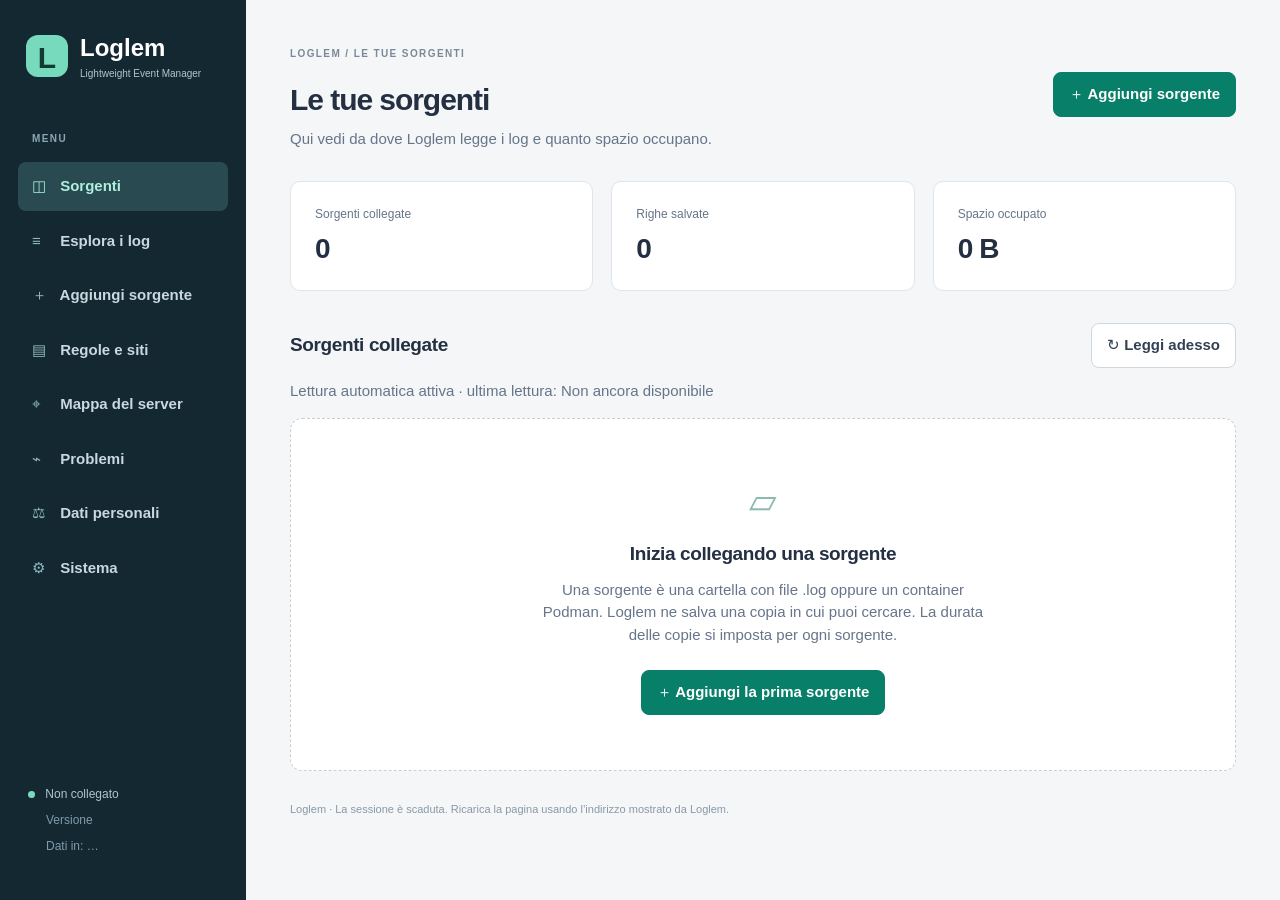
==== commit ed4f22ed: "feat: add log policies, server inventory and encrypted backups" ====
--- a/web/index.html
+++ b/web/index.html
@@ -7,6 +7,7 @@
     <title>Loglem · Sorgenti</title>
     <link rel="stylesheet" href="style.css" />
     <script src="app.js" defer></script>
+    <script src="rules.js" defer></script>
   </head>
   <body>
     <aside class="sidebar">
@@ -19,6 +20,8 @@
         <a href="#sources" data-nav="sources"><span aria-hidden="true">◫</span> Sorgenti</a>
         <a href="#logs" data-nav="logs"><span aria-hidden="true">≡</span> Esplora i log</a>
         <a href="#add" data-nav="add" class="admin-only"><span aria-hidden="true">＋</span> Aggiungi sorgente</a>
+        <a href="#rules" data-nav="rules" class="admin-only"><span aria-hidden="true">▤</span> Regole e siti</a>
+        <a href="#inventory" data-nav="inventory" class="admin-only"><span aria-hidden="true">⌖</span> Mappa del server</a>
         <a href="#diagnostics" data-nav="diagnostics"><span aria-hidden="true">⌁</span> Problemi</a>
         <a href="#privacy" data-nav="privacy" class="admin-only"><span aria-hidden="true">⚖</span> Dati personali</a>
         <a href="#system" data-nav="system" class="admin-only"><span aria-hidden="true">⚙</span> Sistema</a>
@@ -66,6 +69,10 @@
       <section id="view-logs" data-view="logs" hidden>
         <div id="advice-panel" class="panel advice" hidden></div>
         <form id="search-form" class="panel filters">
+          <div class="filter-dates">
+            <label>Sito <select id="search-site"><option value="">Tutti i siti</option></select></label>
+            <label>Domanda <select id="search-question"><option value="">Ricerca libera</option><option value="admin">Accessi riusciti come root o deploy</option><option value="cron">Errori segnalati da cron</option><option value="5xx">Richieste HTTP con risposta 5xx</option><option value="404">IP con più risposte 404</option></select></label>
+          </div>
           <div class="filter-main">
             <div class="field">
               <label for="search-source">Sorgente</label>
@@ -157,6 +164,8 @@
           <h2>Da dove vuoi leggere i log?</h2>
           <p class="muted">Scegli il tipo di sorgente: poi ti guido passo per passo.</p>
           <div class="type-grid">
+            <button id="choose-cron" class="type-card"><span class="type-icon">◷</span><strong>Cron</strong><span>Esecuzioni e problemi registrati nel journal</span><span class="type-link">›</span></button>
+            <button id="choose-traefik" class="type-card"><span class="type-icon">⇄</span><strong>Accessi Traefik</strong><span>File di accesso in formato JSON o CLF</span><span class="type-link">›</span></button>
             <button id="choose-folder" class="type-card">
               <span class="type-icon">▱</span>
               <strong>Una cartella di file .log</strong>
@@ -368,6 +377,8 @@
               </select>
             </div>
             <div class="field">
+
+              <small id="retention-class-note"></small>
               <label for="retention-days">Per quanto tempo Loglem conserva le copie?</label>
               <div class="row">
                 <input id="retention-days" type="number" min="1" max="36500" required />
@@ -569,8 +580,57 @@
         </div>
       </section>
 
+      <section id="view-rules" data-view="rules" hidden>
+        <div class="panel"><h2>Regole delle sorgenti</h2><div id="rules-table" class="table-scroll"></div></div>
+        <form id="assignment" class="panel policy-form"><h2>Assegna classe e sito</h2>
+          <label>Sorgente <select id="assign-source" required></select></label>
+          <label>Classe <select id="assign-class"></select></label><label>Sito <input id="assign-site" maxlength="200" placeholder="example.com" list="known-sites"></label><datalist id="known-sites"></datalist>
+          <button class="primary">Salva assegnazione</button></form>
+        <form id="class-form" class="panel policy-form"><h2>Classi di regole</h2>
+          <label>Classe da modificare <select id="class-picker"></select></label>
+          <label>Nome <input id="class-name" required maxlength="120"></label><label>Perché applichi questa regola? <input id="class-reason" required></label>
+          <label>Durata <input id="class-duration" type="number" min="1" value="28" required></label>
+          <label>Unità <select id="class-unit"><option value="days">Giorni</option><option value="months">Mesi</option><option value="years">Anni</option></select></label>
+          <label>Quota condivisa in MiB (0 = illimitata) <input id="class-quota" type="number" min="0" value="0" required></label>
+          <label class="checkbox"><input type="checkbox" id="class-mask"> Maschera subito gli IP</label>
+          <label class="checkbox"><input type="checkbox" id="class-proof"> Sigilla ogni giorno concluso</label>
+          <label>Autorità di marca temporale RFC 3161 <input id="class-tsa" type="url" placeholder="https://… (facoltativo)"></label>
+          <label class="checkbox"><input type="checkbox" id="class-compress"> Comprimi i messaggi dei giorni conclusi</label>
+          <label class="checkbox"><input type="checkbox" id="class-backup"> Includi nel backup delle classi selezionate</label>
+          <div class="row"><button class="primary">Salva classe</button><button id="delete-class" type="button">Elimina classe inutilizzata</button></div>
+        </form>
+        <form id="quota-form" class="panel policy-form"><h2>Spazio totale degli archivi</h2>
+          <label>Quota in MiB (0 = illimitata) <input id="total-quota" type="number" min="0" required></label>
+          <p>Al termine della raccolta Loglem libera le righe più vecchie. Gli archivi con sigilli sono protetti. SQLite può usare spazio aggiuntivo durante la scrittura.</p>
+          <button>Salva quota</button></form>
+      </section>
+      <section id="view-inventory" data-view="inventory" hidden><div class="panel"><h2>Log del server</h2>
+        <button id="scan-server">Esplora il server</button>
+        <label class="checkbox"><input type="checkbox" id="only-unlinked"> Mostra solo le sorgenti da collegare</label>
+        <p id="map-notes" class="muted"></p><div id="map-result" class="table-scroll"></div></div></section>
       <!-- Sistema -->
       <section id="view-system" data-view="system" hidden>
+        <form id="proof-form" class="panel policy-form"><h2>Sigilli e marche temporali</h2><label>Sorgente <select id="proof-source" required></select></label>
+          <label class="checkbox"><input type="checkbox" id="proof-on"> Sigilla i giorni conclusi</label>
+          <label>Autorità RFC 3161 (facoltativa) <input type="url" id="proof-tsa" placeholder="https://…"></label>
+          <div class="row"><button>Salva modalità prova</button><button type="button" id="verify-proof">Verifica catena e impronte</button></div><pre id="proof-report"></pre></form>
+        <form id="alert-form" class="panel policy-form"><h2>Regole di allarme</h2><div id="alert-list"></div>
+          <label>Nome della regola <input required id="alert-name" pattern="[A-Za-z0-9_\-]+"></label>
+          <label>Tipo <select id="alert-kind"><option value="pattern">Occorrenze di un testo</option><option value="archive_size">Dimensione degli archivi</option><option value="free_space">Spazio libero sul disco</option></select></label>
+          <label>Sorgente <select id="alert-source"></select></label>
+          <label id="alert-text-label">Testo <input id="alert-text" required></label>
+          <label><span id="alert-threshold">Numero di occorrenze</span><input id="alert-value" type="number" min="1" value="1" required></label>
+          <label id="alert-time-label">Finestra in minuti <input id="alert-minutes" type="number" min="1" value="10" required></label><button>Salva allarme</button></form>
+        <form id="local-backup" class="panel policy-form"><h2>Backup locale</h2><label>Cartella del backup sul server <input id="backup-path" required placeholder="/percorso/backup"></label>
+          <div class="row"><button value="create">Crea e verifica</button><button value="verify">Verifica esistente</button></div><output id="local-result"></output></form>
+        <form id="schedule-form" class="panel policy-form"><h2>Backup cifrato fuori dal server</h2>
+          <label>Cartella remota esistente <input id="backup-dest" required placeholder="utente@host:/backup/loglem"></label>
+          <label>Impronta completa della chiave pubblica OpenPGP <input id="backup-key" required></label>
+          <label>Intervallo in ore <input id="backup-hours" type="number" min="1" max="8760" value="24" required></label>
+          <label class="checkbox"><input type="checkbox" id="backup-selected"> Solo le classi selezionate</label>
+          <p>Il servizio usa GPG, tar e rsync via SSH. Importa la chiave pubblica nel portachiavi del servizio e configura l’accesso SSH al server di destinazione.</p>
+          <div class="row"><button>Attiva pianificazione</button><button type="button" id="stop-backup">Disattiva</button><button type="button" id="send-backup">Esegui ora</button><button type="button" id="backup-refresh">Aggiorna esito</button></div>
+          <output id="backup-status"></output></form>
         <div class="panel">
           <h2>Aggiornamenti</h2>
           <p class="muted">
--- a/web/style.css
+++ b/web/style.css
@@ -1034,7 +1034,7 @@
 }
 
 .advanced-filters {
-  margin-top: 8px;
+  margin-top: 14px;
 }
 
 .advanced-filters summary {
@@ -1179,12 +1179,26 @@
   color: var(--level-error);
 }
 
+/* Terza riga dei filtri: gravità e diretta, allineate a sinistra sulla stessa linea. */
+.filter-options {
+  display: flex;
+  flex-wrap: wrap;
+  align-items: center;
+  gap: 12px 32px;
+  margin-top: 16px;
+}
+
+.filter-options .checkbox {
+  margin: 0;
+  font-size: 13px;
+  align-items: center;
+}
+
 .severity-filter {
   display: flex;
   flex-wrap: wrap;
   align-items: center;
   gap: 8px 18px;
-  margin: 10px 0;
 }
 
 .severity-title {
@@ -1331,3 +1345,17 @@
 .advice-note a.text-link {
   margin: 0;
 }
+
+.source-card details {
+  margin-top: 14px;
+}
+
+.policy-form, .table-scroll { margin-block: 1rem; }
+.policy-form { display:grid; gap:.8rem; max-width:62rem; }
+.policy-form label:not(.checkbox) { display:grid; gap:.25rem; max-width:36rem; }
+.policy-form > button { justify-self:start; }
+.table-scroll { overflow:auto; }
+.table-scroll table { width:100%; border-collapse:collapse; text-align:left; }
+.table-scroll th,.table-scroll td { padding:.6rem .75rem; vertical-align:top; border-bottom:1px solid #dbe1e6; }
+.table-scroll td { overflow-wrap:anywhere; min-width:6rem; }
+.table-scroll td:last-child { min-width:12rem; }
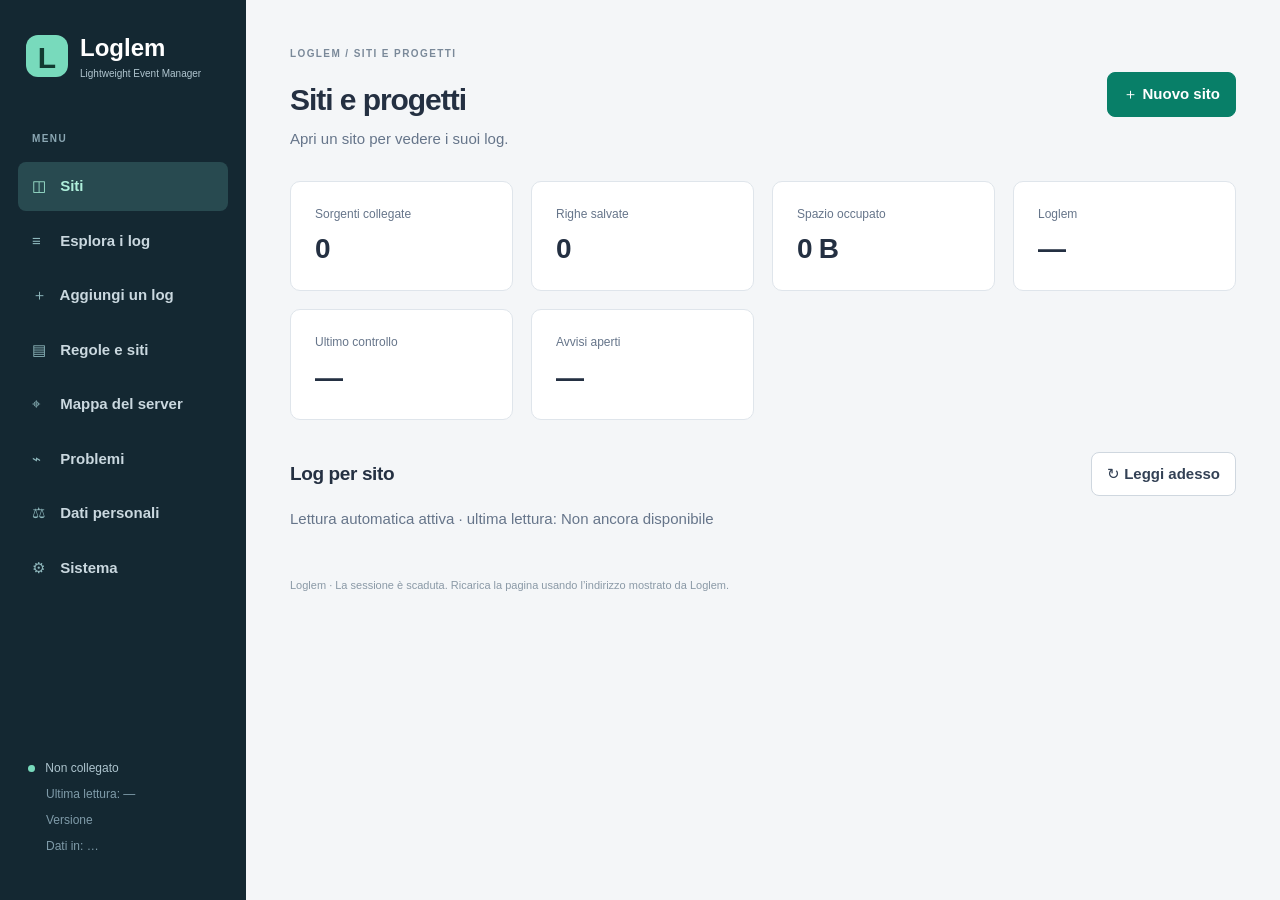
==== commit c363c792: "feat: guided Add flow, formats and recipes instead of product-specific sources - four steps (what, w" ====
--- a/web/index.html
+++ b/web/index.html
@@ -4,10 +4,13 @@
     <meta charset="utf-8" />
     <meta name="viewport" content="width=device-width,initial-scale=1" />
     <meta name="loglem-token" content="__LOGLEM_TOKEN__" />
-    <title>Loglem · Sorgenti</title>
+    <title>Loglem · Siti</title>
     <link rel="stylesheet" href="style.css" />
+    <script src="copies.js" defer></script>
     <script src="app.js" defer></script>
     <script src="rules.js" defer></script>
+    <script src="monitor.js" defer></script>
+    <script src="add.js" defer></script>
   </head>
   <body>
     <aside class="sidebar">
@@ -17,9 +20,9 @@
       </a>
       <p class="nav-label">MENU</p>
       <nav aria-label="Navigazione principale">
-        <a href="#sources" data-nav="sources"><span aria-hidden="true">◫</span> Sorgenti</a>
+        <a href="#sources" data-nav="sources"><span aria-hidden="true">◫</span> Siti</a>
         <a href="#logs" data-nav="logs"><span aria-hidden="true">≡</span> Esplora i log</a>
-        <a href="#add" data-nav="add" class="admin-only"><span aria-hidden="true">＋</span> Aggiungi sorgente</a>
+        <a href="#add" data-nav="add" class="admin-only"><span aria-hidden="true">＋</span> Aggiungi un log</a>
         <a href="#rules" data-nav="rules" class="admin-only"><span aria-hidden="true">▤</span> Regole e siti</a>
         <a href="#inventory" data-nav="inventory" class="admin-only"><span aria-hidden="true">⌖</span> Mappa del server</a>
         <a href="#diagnostics" data-nav="diagnostics"><span aria-hidden="true">⌁</span> Problemi</a>
@@ -28,6 +31,7 @@
       </nav>
       <div class="sidebar-bottom">
         <span class="connection-dot"></span> <span id="connection-status">Connessione…</span>
+        <small id="last-reading">Ultima lettura: —</small>
         <small id="version">Versione</small>
         <small class="data-dir">Dati in: <span id="data-dir">…</span></small>
         <div id="user-box" class="user-box" hidden>
@@ -40,11 +44,11 @@
     <main>
       <header class="page-header">
         <div>
-          <p class="eyebrow">LOGLEM / <span id="breadcrumb">SORGENTI</span></p>
-          <h1 id="page-title">Le tue sorgenti</h1>
+          <p class="eyebrow">LOGLEM / <span id="breadcrumb">SITI</span></p>
+          <h1 id="page-title">Siti e progetti</h1>
           <p id="page-subtitle"></p>
         </div>
-        <a class="button primary admin-only" id="header-add" href="#add">＋ Aggiungi sorgente</a>
+        <a class="button primary admin-only" id="header-add" href="#new-site">＋ Nuovo sito</a>
       </header>
 
       <div id="problems" class="problems" role="alert" hidden></div>
@@ -56,30 +60,61 @@
           <div><span>Sorgenti collegate</span><strong id="source-count">—</strong></div>
           <div><span>Righe salvate</span><strong id="entry-count">—</strong></div>
           <div><span>Spazio occupato</span><strong id="archive-size">—</strong></div>
+          <div id="card-uptime"><span>Loglem</span><strong id="uptime">—</strong></div>
+          <div id="card-check"><span>Ultimo controllo</span><strong id="last-check">—</strong></div>
+          <div id="card-alerts"><span>Avvisi aperti</span><strong id="open-alerts">—</strong></div>
         </div>
         <div class="section-heading">
-          <h2>Sorgenti collegate</h2>
+          <h2>Log per sito</h2>
           <button id="collect" class="admin-only">↻ Leggi adesso</button>
         </div>
         <p class="muted" id="collection-status"></p>
         <div id="source-list" class="source-grid"><p>Caricamento…</p></div>
       </section>
 
+      <section data-view="new-site" hidden>
+        <form id="new-site-form" class="panel">
+          <label for="new-site-name">Nome del sito o progetto</label>
+          <input id="new-site-name" maxlength="200" placeholder="example.com" required />
+          <div class="wizard-actions">
+            <a class="button" href="#sources">Annulla</a>
+            <button type="submit" class="primary">Crea sito</button>
+          </div>
+        </form>
+      </section>
+
+      <section data-view="site" hidden>
+        <a href="#sources" class="text-link">← Tutti i siti</a>
+        <div id="site-actions" class="row site-actions"></div>
+        <section id="site-storage" class="panel" hidden>
+          <h2>Copie e doppioni</h2>
+          <p id="site-space" role="status"></p>
+          <div class="row">
+            <button id="site-scan" class="admin-only" type="button">Cerca doppioni anche fuori da Loglem</button>
+            <button id="site-recount" type="button">Aggiorna conteggio</button>
+          </div>
+          <details id="site-matches" hidden>
+            <summary id="site-match-count"></summary>
+            <div id="site-match-list"></div>
+          </details>
+        </section>
+        <div id="site-logs" class="table-scroll"></div>
+        <div id="advice-panel" class="panel advice" hidden></div>
+        <section id="site-preview" class="panel" hidden>
+          <h2>Righe più recenti</h2>
+          <div id="site-recent"></div>
+        </section>
+      </section>
+
       <!-- Esplora i log -->
       <section id="view-logs" data-view="logs" hidden>
-        <div id="advice-panel" class="panel advice" hidden></div>
         <form id="search-form" class="panel filters">
           <div class="filter-dates">
             <label>Sito <select id="search-site"><option value="">Tutti i siti</option></select></label>
-            <label>Domanda <select id="search-question"><option value="">Ricerca libera</option><option value="admin">Accessi riusciti come root o deploy</option><option value="cron">Errori segnalati da cron</option><option value="5xx">Richieste HTTP con risposta 5xx</option><option value="404">IP con più risposte 404</option></select></label>
+            <label>Log <select id="search-source"><option value="">Tutte le sorgenti</option></select></label>
           </div>
           <div class="filter-main">
-            <div class="field">
-              <label for="search-source">Sorgente</label>
-              <select id="search-source">
-                <option value="">Tutte le sorgenti</option>
-              </select>
-            </div>
+            <label>Domanda <select id="search-question"><option value="">Ricerca libera</option><option value="admin">Accessi riusciti al server (SSH, sudo, su, login)</option><option value="cron">Errori segnalati da cron</option><option value="5xx">Richieste HTTP con risposta 5xx</option><option value="404">IP con più risposte 404</option></select></label>
             <div class="field grow">
               <label for="search-text">Cerca nel testo</label>
               <input id="search-text" placeholder="Una parola, un errore, un indirizzo IP…" />
@@ -134,7 +169,7 @@
                   <input id="search-status" type="number" min="100" max="599" placeholder="es. 404" />
                 </div>
               </div>
-              <small>Gravità e codice si riconoscono dal testo della riga (JSON di Caddy, Nginx, Apache, journal). Una riga senza «ERROR» o «WARN» conta come info.</small>
+              <small>Gravità e codice si riconoscono dal contenuto della riga, per qualsiasi programma: JSON, common/combined, syslog, logfmt o parole come ERROR e WARN. Una riga senza gravità conta come info.</small>
           </details>
         </form>
         <div id="log-source-status" class="inline-status" role="status"></div>
@@ -150,131 +185,142 @@
       <!-- Aggiungi sorgente -->
       <section id="view-add" data-view="add" hidden>
         <ol class="stepper" aria-label="Passaggi">
-          <li data-step="1">1 <span>Tipo</span></li>
-          <li data-step="2">2 <span>Cosa leggere</span></li>
-          <li data-step="3">3 <span>Nome e durata</span></li>
+          <li data-step="1">1 <span>Cosa</span></li>
+          <li data-step="2">2 <span>Chi</span></li>
+          <li data-step="3">3 <span>Dove</span></li>
+          <li data-step="4">4 <span>Riepilogo</span></li>
         </ol>
 
-        <div id="add-type" class="panel wizard-step">
-          <div id="discovered" class="discovered" hidden>
-            <h2>Trovati su questo server</h2>
-            <p class="muted">Letti dalle configurazioni di Caddy, Nginx e Apache.</p>
-            <div id="discovered-list"></div>
-          </div>
-          <h2>Da dove vuoi leggere i log?</h2>
-          <p class="muted">Scegli il tipo di sorgente: poi ti guido passo per passo.</p>
-          <div class="type-grid">
-            <button id="choose-cron" class="type-card"><span class="type-icon">◷</span><strong>Cron</strong><span>Esecuzioni e problemi registrati nel journal</span><span class="type-link">›</span></button>
-            <button id="choose-traefik" class="type-card"><span class="type-icon">⇄</span><strong>Accessi Traefik</strong><span>File di accesso in formato JSON o CLF</span><span class="type-link">›</span></button>
-            <button id="choose-folder" class="type-card">
+        <div id="add-what" class="panel wizard-step">
+          <h2>Cosa vuoi aggiungere?</h2>
+          <p class="muted">Scegli che cosa vuoi tenere d'occhio: poi ti guido passo per passo.</p>
+          <div id="category-grid" class="type-grid"></div>
+          <form id="add-name-form" class="add-name" hidden>
+            <div class="field">
+              <label for="add-name" id="add-name-label">Come si chiama?</label>
+              <input id="add-name" maxlength="120" autocomplete="off" />
+              <small id="add-name-help"></small>
+            </div>
+            <div class="wizard-actions">
+              <button type="button" id="add-name-cancel">← Cambia scelta</button>
+              <button class="primary">Continua →</button>
+            </div>
+          </form>
+        </div>
+
+        <div id="add-who" class="panel wizard-step" hidden>
+          <h2 id="add-who-title">Chi risponde alle richieste?</h2>
+          <p class="muted">
+            In cima quelli trovati su questo server. Se davanti c'è un proxy, scegli anche quello:
+            il log degli accessi di solito lo scrive il primo che riceve la richiesta.
+          </p>
+          <div id="add-who-question" class="add-question" hidden>
+            <strong id="add-who-question-text"></strong>
+            <div class="row">
+              <button type="button" class="primary" id="add-who-yes">Sì, è lui</button>
+              <button type="button" id="add-who-no">No, scelgo io</button>
+            </div>
+          </div>
+          <div id="program-list" class="container-list" aria-live="polite"></div>
+          <div class="wizard-actions">
+            <button type="button" data-add-back="1">← Indietro</button>
+            <button type="button" id="add-who-unknown">Non lo so</button>
+            <button type="button" id="add-who-other">Un altro programma</button>
+            <button type="button" class="primary" id="add-who-next">Continua →</button>
+          </div>
+        </div>
+
+        <div id="add-where" class="panel wizard-step" hidden>
+          <h2>Dove sono i log?</h2>
+          <p class="muted">
+            Ho cercato su questo server. Le caselle già spuntate sono sicure; per le altre leggi il
+            motivo e scegli tu.
+          </p>
+          <div id="add-where-warnings" class="add-warnings"></div>
+          <div id="proposal-list" class="proposal-list" aria-live="polite"></div>
+          <h3>Manca qualcosa? Aggiungi da…</h3>
+          <div class="type-grid compact">
+            <button id="from-files" class="type-card" type="button">
               <span class="type-icon">▱</span>
-              <strong>Una cartella di file .log</strong>
-              <span>Tutti i file .log, anche quelli creati in seguito</span>
-              <span class="type-link" aria-hidden="true">›</span>
+              <strong>File o cartella</strong>
+              <span>Qualsiasi file di testo, o i file di una cartella con un certo nome</span>
             </button>
-            <button id="choose-podman" class="type-card">
+            <button id="from-container" class="type-card" type="button">
               <span class="type-icon">⬡</span>
-              <strong>Un container Podman</strong>
-              <span>I messaggi che un tuo container scrive mentre lavora</span>
-              <span class="type-link" aria-hidden="true">›</span>
+              <strong>Container</strong>
+              <span>Podman, Docker o un pod di Kubernetes, tutti in un elenco</span>
             </button>
-            <button id="choose-docker" class="type-card">
-              <span class="type-icon">◳</span>
-              <strong>Un container Docker</strong>
-              <span>Come Podman, per chi usa Docker</span>
-              <span class="type-link" aria-hidden="true">›</span>
+            <button id="from-journal" class="type-card" type="button">
+              <span class="type-icon">☰</span>
+              <strong>Journal di sistema</strong>
+              <span>Servizi, programmi, gravità</span>
             </button>
-            <button id="choose-kubernetes" class="type-card">
-              <span class="type-icon">☸</span>
-              <strong>Kubernetes</strong>
-              <span>Un pod, oppure tutti i pod di un'applicazione anche dopo i rilasci</span>
-              <span class="type-link" aria-hidden="true">›</span>
+            <button id="from-other" class="type-card" type="button">
+              <span class="type-icon">?</span>
+              <strong>Altro</strong>
+              <span>Un log che non sta in un file</span>
             </button>
-            <button id="choose-caddy" class="type-card">
-              <span class="type-icon">⟳</span>
-              <strong>Il log di accesso di Caddy</strong>
-              <span>Il log del server web, anche dopo le rotazioni</span>
-              <span class="type-link" aria-hidden="true">›</span>
-            </button>
-            <button id="choose-journal" class="type-card">
-              <span class="type-icon">☰</span>
-              <strong>Il journal di Linux</strong>
-              <span>Il registro di sistema: servizi, accessi SSH, sudo</span>
-              <span class="type-link" aria-hidden="true">›</span>
-            </button>
+          </div>
+          <div class="wizard-actions">
+            <button type="button" data-add-back="2">← Indietro</button>
+            <button type="button" class="primary" id="add-where-next">Continua →</button>
           </div>
         </div>
 
         <div id="folder-step" class="panel wizard-step" hidden>
-          <h2 id="folder-step-title">Quale cartella vuoi seguire?</h2>
-          <p class="muted" id="folder-step-help">
+          <h2>File o cartella</h2>
+          <p class="muted">
             Naviga tra le cartelle del computer su cui gira Loglem, oppure scrivi il percorso e
-            premi Invio.
+            premi Invio. Scegli un file, oppure tutta la cartella con i nomi che ti servono.
           </p>
           <label for="folder-path">Percorso della cartella</label>
           <div class="row">
             <input id="folder-path" class="grow" placeholder="/var/log" />
-            <button id="open-folder">Apri</button>
-            <button id="folder-parent">↑ Cartella superiore</button>
+            <button id="open-folder" type="button">Apri</button>
+            <button id="folder-parent" type="button">↑ Cartella superiore</button>
           </div>
           <div id="folder-items" class="folder-list"></div>
           <div class="preview">
             <strong id="log-count"></strong>
             <ul id="log-files"></ul>
-            <small id="folder-preview-help">
-              Vengono letti i file .log di questa cartella, anche quelli futuri. Le sottocartelle
-              sono escluse.
-            </small>
+          </div>
+          <div class="field">
+            <label for="folder-pattern">Tutta la cartella: quali file?</label>
+            <div class="row">
+              <input id="folder-pattern" class="grow" list="folder-pattern-options" value="*.log" />
+              <datalist id="folder-pattern-options"></datalist>
+              <button id="use-folder" type="button" class="primary">Usa la cartella →</button>
+            </div>
+            <small id="folder-pattern-help">* sta per «qualsiasi testo». Vengono letti anche i file futuri con lo stesso nome. Le sottocartelle no.</small>
           </div>
           <div class="wizard-actions">
-            <button data-back-type>← Indietro</button>
-            <button id="use-folder" class="primary">Usa questa cartella →</button>
-          </div>
-        </div>
-
-        <div id="podman-step" class="panel wizard-step" hidden>
-          <h2 id="podman-step-title">Quale container vuoi seguire?</h2>
-          <p class="muted">Ecco i container che l'utente che ha avviato Loglem può vedere.</p>
-          <details class="connection-settings">
-            <summary>Uso un Podman su un altro computer (facoltativo)</summary>
-            <label for="connection">Nome della connessione Podman</label>
-            <div class="row">
-              <input id="connection" class="grow" placeholder="Lascia vuoto per usare quella normale" />
-              <button id="load-podman">Ricarica l'elenco</button>
-            </div>
-          </details>
+            <button type="button" data-add-back="3">← Torna all'elenco</button>
+          </div>
+        </div>
+
+        <div id="container-step" class="panel wizard-step" hidden>
+          <h2>Quale container?</h2>
+          <p class="muted">I container e i pod che l'utente che esegue Loglem può vedere.</p>
           <div id="container-list" class="container-list" aria-live="polite"></div>
           <label class="checkbox" id="follow-name-box" hidden>
             <input type="checkbox" id="follow-by-name" checked />
             Segui per nome tramite il journal (consigliato): i log continuano anche quando il
             container viene ricreato da un nuovo rilascio
           </label>
-          <div class="wizard-actions">
-            <button data-back-type>← Indietro</button>
-            <button id="use-podman" class="primary" disabled>Continua con questo container →</button>
-          </div>
-        </div>
-
-        <div id="kubernetes-step" class="panel wizard-step" hidden>
-          <h2>Quale applicazione vuoi seguire?</h2>
-          <p class="muted">I pod del cluster a cui è collegato kubectl.</p>
-          <div id="kubernetes-pods" class="container-list" aria-live="polite"></div>
-          <label class="checkbox">
+          <label class="checkbox" id="follow-app-box" hidden>
             <input type="checkbox" id="kubernetes-follow-app" checked />
             Segui tutti i pod dell'applicazione (etichetta <code>app</code>): i log continuano
             anche quando i pod vengono ricreati da un rilascio
           </label>
           <div class="wizard-actions">
-            <button data-back-type>← Indietro</button>
-            <button id="use-kubernetes" class="primary" disabled>Continua →</button>
+            <button type="button" data-add-back="3">← Torna all'elenco</button>
+            <button id="use-container" type="button" class="primary" disabled>Aggiungi all'elenco →</button>
           </div>
         </div>
 
         <div id="journal-step" class="panel wizard-step" hidden>
           <h2>Cosa vuoi leggere dal journal?</h2>
-          <p class="muted">
-            Lascia tutto vuoto per leggere l'intero journal, oppure scegli solo alcuni servizi.
-          </p>
+          <p class="muted">Scegli uno o più servizi, oppure dei programmi, oppure solo una gravità.</p>
           <div class="field">
             <span class="label">Servizi</span>
             <div id="journal-units" class="container-list" aria-live="polite"></div>
@@ -282,7 +328,7 @@
           <div class="field">
             <label for="journal-identifiers">Programmi (facoltativo)</label>
             <input id="journal-identifiers" placeholder="es. sshd, sudo" />
-            <small>Nomi separati da virgola. Utile per accessi SSH e uso di sudo.</small>
+            <small>Nomi separati da virgola.</small>
           </div>
           <div class="field">
             <label for="journal-priority">Gravità</label>
@@ -294,71 +340,38 @@
             </select>
           </div>
           <div class="wizard-actions">
-            <button data-back-type>← Indietro</button>
-            <button id="use-journal" class="primary">Continua →</button>
-          </div>
-        </div>
-
-        <form id="save-source" class="panel wizard-step" hidden>
-          <h2>Ultimi dettagli</h2>
-          <div id="chosen-source" class="chosen-source"></div>
-          <div id="source-original-retention"></div>
-          <div class="field">
-            <label for="source-name">Nome della sorgente</label>
-            <input id="source-name" required maxlength="64" pattern="[A-Za-z0-9_\-]+" />
-            <small>Serve per ritrovarla nell'elenco. Solo lettere, numeri, - e _ (niente spazi).</small>
-          </div>
-          <div class="field">
-            <label for="source-days">Per quanto tempo Loglem conserva le copie?</label>
-            <div class="row">
-              <input id="source-days" type="number" min="1" max="36500" value="28" required />
-              <select id="source-unit" class="unit-select" aria-label="Unità di conservazione">
-                <option value="days">Giorni</option>
-                <option value="months">Mesi</option>
-                <option value="years">Anni</option>
-              </select>
-            </div>
-            <small>
-              Passato questo tempo Loglem elimina le righe scadute dal suo archivio.
-            </small>
-          </div>
-          <div class="field">
-            <label for="source-kind">Che tipo di log è?</label>
-            <select id="source-kind">
-              <option value="generic">Generico / applicazione</option>
-              <option value="access">Accessi (può contenere IP)</option>
-              <option value="error">Errori e stack trace</option>
-            </select>
-          </div>
-          <div class="field">
-            <label for="source-storage">Dove salvare il database SQLite?</label>
-            <select id="source-storage">
-              <option value="default">Cartella predefinita di Loglem</option>
-              <option value="custom">Una cartella personalizzata</option>
-            </select>
-            <p id="archive-location" class="path"></p>
-            <div id="source-custom-storage" hidden>
-              <div class="row">
-                <input id="source-archive-dir" class="grow" placeholder="Percorso assoluto della cartella" />
-                <button type="button" data-storage-for="source-archive-dir">Sfoglia…</button>
-              </div>
-              <small>
-                La cartella può essere creata da Loglem. Il database resta separato per questa
-                sorgente.
-              </small>
-            </div>
-          </div>
+            <button type="button" data-add-back="3">← Torna all'elenco</button>
+            <button id="use-journal" type="button" class="primary">Aggiungi all'elenco →</button>
+          </div>
+        </div>
+
+        <div id="other-step" class="panel wizard-step" hidden>
+          <h2>Un log che non sta in un file</h2>
+          <p id="other-help" class="pre-line"></p>
           <div class="wizard-actions">
-            <button id="cancel-add" type="button">Annulla</button>
-            <button class="primary" type="submit">Salva e guarda i log →</button>
-          </div>
-        </form>
+            <button type="button" data-add-back="3">← Torna all'elenco</button>
+          </div>
+        </div>
+
+        <div id="add-summary" class="panel wizard-step" hidden>
+          <h2>Riepilogo</h2>
+          <p id="add-summary-target" class="muted"></p>
+          <div id="add-summary-list" class="table-scroll"></div>
+          <p class="muted">
+            Ogni log viene tenuto 28 giorni nella copia di Loglem: lo cambi dopo, nelle impostazioni
+            del log. I file originali non vengono toccati.
+          </p>
+          <div class="wizard-actions">
+            <button type="button" data-add-back="3">← Indietro</button>
+            <button type="button" class="primary" id="add-save">Salva e inizia a leggere</button>
+          </div>
+        </div>
       </section>
 
       <!-- Impostazioni della sorgente -->
       <section id="view-settings" data-view="settings" hidden>
         <div class="panel">
-          <a href="#sources" class="text-link">← Torna alle sorgenti</a>
+          <a id="settings-back" href="#sources" class="text-link">← Tutti i siti</a>
           <h2 id="settings-title">Impostazioni sorgente</h2>
           <div id="settings-advice" class="advice" hidden></div>
           <section class="source-lifecycle"><h3>Conservazione alla sorgente</h3><div id="settings-original-retention"></div></section>
@@ -371,7 +384,11 @@
             <div class="field">
               <label for="settings-kind">Tipo di log</label>
               <select id="settings-kind">
-                <option value="generic">Generico / applicazione</option>
+                <option value="application">Applicazione</option>
+                <option value="database">Database</option>
+                <option value="admin_access">Accessi amministrativi</option>
+                <option value="system">Sistema</option>
+                <option value="other">Altro</option>
                 <option value="access">Accessi (può contenere IP)</option>
                 <option value="error">Errori e stack trace</option>
               </select>
@@ -412,51 +429,68 @@
               </div>
             </div>
 
+            <section id="cleanup-panel" class="cleanup-panel" hidden>
+              <h3>Pulizia dei file originali</h3>
+              <p class="muted">
+                I file originali sono quelli scritti dal tuo programma. Loglem tiene una copia per
+                conto suo: qui scegli chi cancella gli originali.
+              </p>
+              <p id="cleanup-headline" class="cleanup-headline"></p>
+              <ul id="cleanup-notes" class="cleanup-notes"></ul>
+
+              <div id="rotated-settings" class="cleanup-choice" hidden>
+                <label class="checkbox">
+                  <input id="remove-rotated" type="checkbox" />
+                  <span><strong>Loglem cancella i file ruotati</strong> dopo averli archiviati e controllati</span>
+                </label>
+                <div class="field">
+                  <label for="rotated-pattern">Nomi dei file ruotati</label>
+                  <div class="row">
+                    <input id="rotated-pattern" class="grow" placeholder="es. access.log.*" />
+                    <button type="button" id="use-suggested-pattern" hidden></button>
+                  </div>
+                  <small>
+                    Il programma o logrotate ruota il file e gli dà un nome nuovo (per esempio
+                    <code>access.log.1</code>). Scrivi qui come si chiamano, con * al posto di ciò
+                    che cambia. Deve iniziare con il nome del log.
+                  </small>
+                </div>
+              </div>
+
+              <div id="handoff-choice" class="cleanup-choice" hidden>
+                <div class="field">
+                  <label for="cleanup-mode">Il programma sposta i file finiti in una cartella a parte?</label>
+                  <select id="cleanup-mode">
+                    <option value="keep">No: Loglem legge soltanto, non cancella niente</option>
+                    <option value="handoff">Sì: Loglem archivia ed elimina i file di quella cartella</option>
+                  </select>
+                </div>
+                <div id="cleanup-settings" hidden>
+                  <label for="completed-dir">Cartella dove il programma mette i file finiti</label>
+                  <div class="row">
+                    <input id="completed-dir" class="grow" placeholder="/percorso/file-conclusi" />
+                    <button type="button" data-storage-for="completed-dir">Sfoglia…</button>
+                  </div>
+                  <small>
+                    Questa cartella la riempie il tuo programma, non Loglem: Loglem non sposta
+                    niente. Deve contenere solo file .log che il programma ha chiuso.
+                  </small>
+                  <label class="checkbox">
+                    <input id="handoff-confirmed" type="checkbox" />
+                    Confermo che questa cartella contiene solo file conclusi, separati dai file attivi.
+                  </label>
+                </div>
+              </div>
+
+              <p id="cleanup-warning" class="cleanup-warning" role="alert" hidden></p>
+            </section>
+
             <details id="file-source-settings">
-              <summary>Posizione della sorgente e pulizia degli originali</summary>
+              <summary>Percorso da cui leggere (avanzato)</summary>
               <div class="field">
                 <label for="settings-source-path">Percorso da cui leggere</label>
                 <input id="settings-source-path" />
               </div>
-
-              <div id="rotated-settings" hidden>
-                <label class="checkbox">
-                  <input id="remove-rotated" type="checkbox" />
-                  Elimina i file ruotati dopo averli archiviati e verificati
-                </label>
-                <p class="muted">
-                  Il file su cui il programma scrive non viene mai toccato. I file ruotati vengono
-                  eliminati solo se nessuno li modifica da almeno 24 ore.
-                </p>
-                <div id="caddy-snippet-box" hidden>
-                  <p>Blocco da usare nel Caddyfile (poi riavvia Caddy):</p>
-                  <pre id="caddy-snippet" class="snippet"></pre>
-                </div>
-              </div>
-
-              <div class="field">
-                <label for="cleanup-mode">File consegnati come conclusi</label>
-                <select id="cleanup-mode">
-                  <option value="keep">Lasciali dove sono (solo lettura)</option>
-                  <option value="handoff">Archivia ed elimina i file di una cartella dedicata</option>
-                </select>
-              </div>
-              <div id="cleanup-settings" hidden>
-                <label for="completed-dir">Cartella dedicata ai file conclusi</label>
-                <div class="row">
-                  <input id="completed-dir" class="grow" placeholder="/percorso/file-conclusi" />
-                  <button type="button" data-storage-for="completed-dir">Sfoglia…</button>
-                </div>
-                <p class="muted">
-                  Qui il programma deve consegnare solo file .log che ha chiuso e non modificherà
-                  più. Loglem li archivia, verifica il contenuto e li elimina quando nessuno li
-                  modifica da almeno 24 ore.
-                </p>
-                <label class="checkbox">
-                  <input id="handoff-confirmed" type="checkbox" />
-                  Confermo che questa cartella contiene solo file conclusi, separati dai file attivi.
-                </label>
-              </div>
             </details>
 
             <div class="wizard-actions">
@@ -472,8 +506,9 @@
           <div class="source-lifecycle">
             <h3>Gestisci collegamento</h3>
             <p class="muted">
-              Pausa e scollegamento fermano le nuove letture. Lo storico resta consultabile e
-              soggetto alla durata scelta.
+              <strong>Pausa</strong>: Loglem smette di leggere finché non premi «Riprendi».
+              <strong>Scollega</strong>: per un container o un file che non c'è più; resta solo lo
+              storico, che scade secondo la durata scelta. In entrambi i casi puoi tornare a leggere.
             </p>
             <div class="row">
               <button id="pause-source" type="button">Metti in pausa</button>
@@ -610,6 +645,55 @@
         <p id="map-notes" class="muted"></p><div id="map-result" class="table-scroll"></div></div></section>
       <!-- Sistema -->
       <section id="view-system" data-view="system" hidden>
+        <div id="service-panel" class="panel policy-form" aria-live="polite">
+          <h2>Servizio</h2>
+          <p class="muted">
+            Il servizio tiene Loglem acceso: legge i log, fa il controllo automatico e riparte da
+            solo dopo un guasto o un riavvio del computer.
+          </p>
+          <p id="service-state" class="service-state">Controllo in corso…</p>
+          <p id="service-detail" class="muted"></p>
+          <div class="row">
+            <button id="service-install" type="button">Installa o reinstalla il servizio</button>
+            <button id="service-restart" type="button">Riavvia</button>
+          </div>
+        </div>
+        <form id="monitor-form" class="panel policy-form">
+          <h2>Controllo automatico</h2>
+          <p class="muted">
+            Loglem controlla da solo che tutto funzioni (sorgenti lette, regole di allarme, spazio)
+            e mostra l'esito in alto. Non serve nessun cron.
+          </p>
+          <label class="checkbox"><input type="checkbox" id="monitor-on"> Controlla da solo</label>
+          <label>Ogni quanti minuti <input id="monitor-minutes" type="number" min="1" max="1440" required></label>
+          <p id="monitor-result" class="muted"></p>
+          <div class="row">
+            <button class="primary">Salva</button>
+            <button type="button" id="monitor-now">Controlla adesso</button>
+          </div>
+        </form>
+        <form id="email-form" class="panel policy-form" autocomplete="off">
+          <h2>Avvisi per mail (facoltativo)</h2>
+          <p class="muted">
+            Se non configuri niente, gli avvisi si vedono solo qui, nel terminale e con
+            <code>loglem check</code>. Con Resend ricevi una mail quando un problema si apre, quando
+            si chiude e un promemoria se resta aperto più di 24 ore. Le mail non contengono righe di log.
+          </p>
+          <label>Chiave di Resend
+            <input type="password" id="email-key" autocomplete="new-password" placeholder="Incolla la chiave (non si rilegge mai)">
+          </label>
+          <small id="email-key-note"></small>
+          <label>Mittente <input id="email-from" placeholder="noreply@tuodominio.it"></label>
+          <label>Invia a <input id="email-to" placeholder="tuo@indirizzo.it (fino a 5, separati da virgola)"></label>
+          <label>Indirizzo della pagina nella mail (facoltativo) <input id="email-page" type="url" placeholder="https://…"></label>
+          <label>Al massimo quante mail all'ora <input id="email-limit" type="number" min="1" max="60" value="6"></label>
+          <p id="email-last" class="muted"></p>
+          <div class="row">
+            <button class="primary">Salva</button>
+            <button type="button" id="email-test">Invia una mail di prova</button>
+            <button type="button" id="email-off" class="danger">Disattiva e cancella la chiave</button>
+          </div>
+        </form>
         <form id="proof-form" class="panel policy-form"><h2>Sigilli e marche temporali</h2><label>Sorgente <select id="proof-source" required></select></label>
           <label class="checkbox"><input type="checkbox" id="proof-on"> Sigilla i giorni conclusi</label>
           <label>Autorità RFC 3161 (facoltativa) <input type="url" id="proof-tsa" placeholder="https://…"></label>
@@ -691,22 +775,5 @@
       </div>
     </dialog>
 
-    <dialog id="caddy-dialog">
-      <h2>Ultimo passo: configura Caddy</h2>
-      <p>
-        Nel Caddyfile, dentro il blocco del tuo sito, usa questo blocco <code>log</code>. Poi
-        riavvia Caddy.
-      </p>
-      <pre id="caddy-dialog-snippet" class="snippet"></pre>
-      <p class="muted">
-        Caddy può comprimere i file ruotati (.gz): Loglem li legge comunque, senza duplicare
-        righe. <code>roll_keep_for</code> è una rete di sicurezza: se Loglem resta spento a lungo,
-        Caddy elimina comunque i file più vecchi di 60 giorni.
-      </p>
-      <div class="wizard-actions">
-        <button id="caddy-dialog-copy" type="button">Copia</button>
-        <button id="caddy-dialog-close" class="primary" type="button">Fatto</button>
-      </div>
-    </dialog>
   </body>
 </html>
--- a/web/style.css
+++ b/web/style.css
@@ -226,7 +226,7 @@
 
 .summary-grid {
   display: grid;
-  grid-template-columns: repeat(3,1fr);
+  grid-template-columns: repeat(auto-fit,minmax(180px,1fr));
   gap: 18px;
   margin-bottom: 32px;
 }
@@ -1359,3 +1359,104 @@
 .table-scroll th,.table-scroll td { padding:.6rem .75rem; vertical-align:top; border-bottom:1px solid #dbe1e6; }
 .table-scroll td { overflow-wrap:anywhere; min-width:6rem; }
 .table-scroll td:last-child { min-width:12rem; }
+
+.site-actions { margin: 1rem 0; }
+#source-list h3 { margin: 0; overflow-wrap: anywhere; }
+.badge.attention { background: #fff1c8; color: #775300; }
+#site-logs td a { display: block; margin-bottom: .4rem; }
+#site-logs details { margin-top: .4rem; }
+#site-preview { margin-top: 1.5rem; }
+#new-site-form { max-width: 32rem; }
+#new-site-form input { width: 100%; margin-top: .4rem; }
+@media (max-width: 700px) {
+  #site-logs table, #site-logs tbody, #site-logs tr { display: block; }
+  #site-logs thead { position: absolute; width: 1px; height: 1px; overflow: hidden; clip-path: inset(50%); }
+  #site-logs tr { border: 1px solid var(--border); border-radius: .6rem; margin: .75rem 0; }
+  #site-logs td { display: grid; grid-template-columns: 6.5rem minmax(0, 1fr); gap: .5rem; min-width: 0; }
+  #site-logs td::before { content: attr(data-label); color: var(--muted); }
+  #site-logs td:last-child { border-bottom: 0; }
+  #site-preview .log-row { min-width: 0; }
+}
+
+#site-matches { margin-top: 0.75rem; }
+.copy-match { margin: 0.75rem 0; }
+.copy-match small, #site-logs li small { display: block; }
+.copy-match button { margin: 0.4rem 0.4rem 0 0; }
+
+/* Pulizia dei file originali */
+.cleanup-panel{margin:1.2rem 0;padding:1rem;border:1px solid var(--border,#d0d5dd);border-radius:10px}
+.cleanup-panel h3{margin:0 0 .3rem}
+.cleanup-headline{font-weight:600;margin:.6rem 0 .3rem}
+.cleanup-headline.cleanup-warn{color:#b42318}
+.cleanup-headline.cleanup-ok{color:#067647}
+.cleanup-notes{margin:.2rem 0 .6rem;padding-left:1.2rem}
+.cleanup-notes li{margin:.2rem 0}
+.cleanup-notes li.cleanup-warn{color:#b42318}
+.cleanup-choice{margin:.8rem 0;padding-top:.6rem;border-top:1px solid var(--border,#e4e7ec)}
+.cleanup-warning{margin:.8rem 0 0;padding:.7rem .9rem;border-radius:8px;background:#fffaeb;border:1px solid #fedf89;color:#93370d}
+@media (prefers-color-scheme: dark){
+  .cleanup-headline.cleanup-warn,.cleanup-notes li.cleanup-warn{color:#fda29b}
+  .cleanup-headline.cleanup-ok{color:#75e0a7}
+  .cleanup-warning{background:#2a2110;border-color:#7a5a12;color:#fec84b}
+}
+
+/* Stato sempre a vista */
+.problems.ok{background:#ecfdf3;border-color:#a6f4c5;color:#067647;padding:9px 18px}
+.problems.stale{background:#fffaeb;border-color:#fedf89;color:#93370d}
+.problems.bad{background:#fef3f2;border-color:#fecdca;color:#b42318}
+.summary-grid>div.bad{border-color:#fecdca;background:#fef3f2}
+.summary-grid>div.warn{border-color:#fedf89;background:#fffaeb}
+.service-state{font-weight:600;margin:.2rem 0}
+.service-state.ok{color:#067647}
+.service-state.bad{color:#b42318}
+.service-state.warn{color:#93370d}
+#last-reading{display:block}
+@media (prefers-color-scheme: dark){
+  .problems.ok{background:#052e1c;border-color:#0e6b43;color:#75e0a7}
+  .problems.stale{background:#2a2110;border-color:#7a5a12;color:#fec84b}
+  .problems.bad{background:#2d0f0d;border-color:#7a271a;color:#fda29b}
+  .summary-grid>div.bad{background:#2d0f0d;border-color:#7a271a}
+  .summary-grid>div.warn{background:#2a2110;border-color:#7a5a12}
+  .service-state.ok{color:#75e0a7}
+  .service-state.bad{color:#fda29b}
+  .service-state.warn{color:#fec84b}
+}
+
+#monitor-form .checkbox{justify-self:start}
+
+/* Dove sono i dati */
+.copy-list{margin:.5rem 0}
+.copy-row{padding:.65rem 0;border-top:1px solid var(--border,#e4e7ec)}
+.copy-row:first-child{border-top:0}
+.copy-head{display:flex;justify-content:space-between;gap:1rem;align-items:baseline}
+.copy-size{color:var(--muted,#66758a);font-size:13px;white-space:nowrap}
+.copy-path{display:block;margin:.15rem 0 .35rem;font-size:12px;color:var(--muted,#66758a);word-break:break-all;background:none;padding:0}
+.copy-owner{display:flex;flex-wrap:wrap;gap:.2rem .8rem;align-items:baseline;font-size:13px}
+.copy-owner>span::before{content:"";display:inline-block;width:.55rem;height:.55rem;border-radius:50%;margin-right:.45rem;background:#98a2b3}
+.copy-owner.copy-ok>span::before{background:#12b76a}
+.copy-owner.copy-warn>span{color:#93370d;font-weight:600}
+.copy-owner.copy-warn>span::before{background:#f79009}
+.copy-help summary{cursor:pointer;color:var(--accent,#087f68);font-size:12px}
+.copy-help p{margin:.3rem 0 0;max-width:46rem;color:var(--muted,#66758a)}
+@media (prefers-color-scheme: dark){
+  .copy-owner.copy-warn>span{color:#fec84b}
+}
+
+.copy-help[open]{flex-basis:100%}
+
+/* Aggiungi: passi, proposte e riepilogo */
+.add-name{margin-top:1.2rem;padding-top:1rem;border-top:1px solid var(--border,#e4e7ec)}
+.add-question{margin:.8rem 0;padding:.8rem 1rem;border:1px solid var(--accent,#087f68);border-radius:10px}
+.add-question .row{margin-top:.5rem}
+.add-warnings .card-warning{margin:.4rem 0}
+.proposal-list{display:grid;gap:.5rem;margin:.8rem 0 1.2rem}
+.proposal{border:1px solid var(--border,#e4e7ec);border-radius:10px;padding:.6rem .8rem}
+.proposal.unreadable{opacity:.85;border-style:dashed}
+.proposal-head{display:flex;gap:.7rem;align-items:flex-start;cursor:pointer}
+.proposal-head input{margin-top:.3rem}
+.proposal-head small{display:block;color:var(--muted,#66758a)}
+.proposal-title{word-break:break-all;font-family:ui-monospace,SFMono-Regular,Menlo,monospace;font-size:13px}
+.proposal-preview summary{cursor:pointer;color:var(--accent,#087f68);font-size:12px;margin-top:.3rem}
+.proposal-preview pre{margin:.3rem 0 0;white-space:pre-wrap;word-break:break-all}
+.type-grid.compact .type-card{min-height:auto}
+.pre-line{white-space:pre-line}
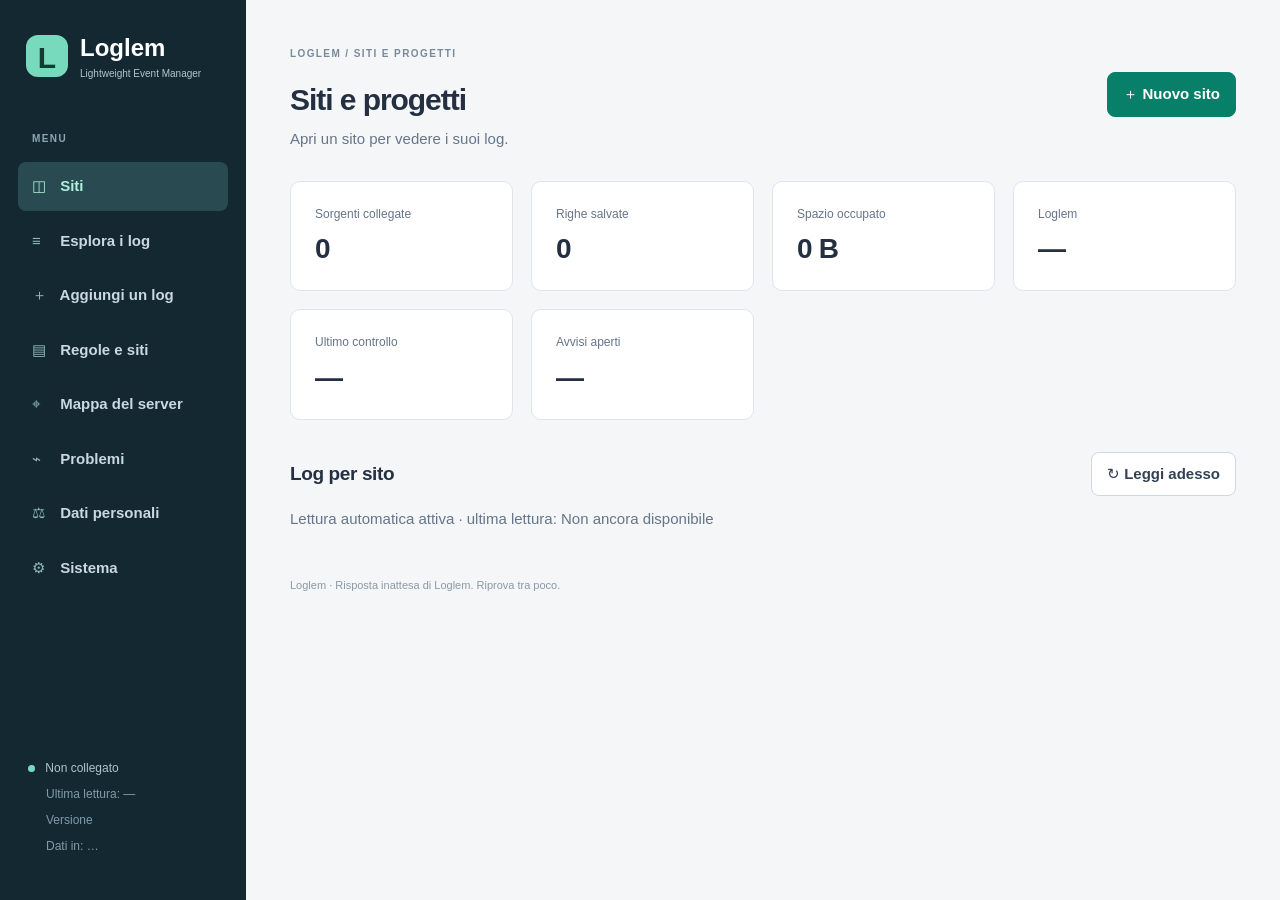
==== commit d05e78dd: "fix: recover expired web sessions and lock stale forms" ====
--- a/web/index.html
+++ b/web/index.html
@@ -13,6 +13,10 @@
     <script src="add.js" defer></script>
   </head>
   <body>
+    <dialog id="session-block" aria-labelledby="session-title">
+      <h2 id="session-title">Ricollega questa pagina</h2><p id="session-message"></p>
+      <button id="retry-session" type="button" class="primary">Ricarica la pagina</button>
+    </dialog>
     <aside class="sidebar">
       <a class="brand" href="#sources">
         <span class="brand-icon">L</span>
--- a/web/style.css
+++ b/web/style.css
@@ -1460,3 +1460,5 @@
 .proposal-preview pre{margin:.3rem 0 0;white-space:pre-wrap;word-break:break-all}
 .type-grid.compact .type-card{min-height:auto}
 .pre-line{white-space:pre-line}
+
+.session-locked button[type=submit] { visibility: hidden; }
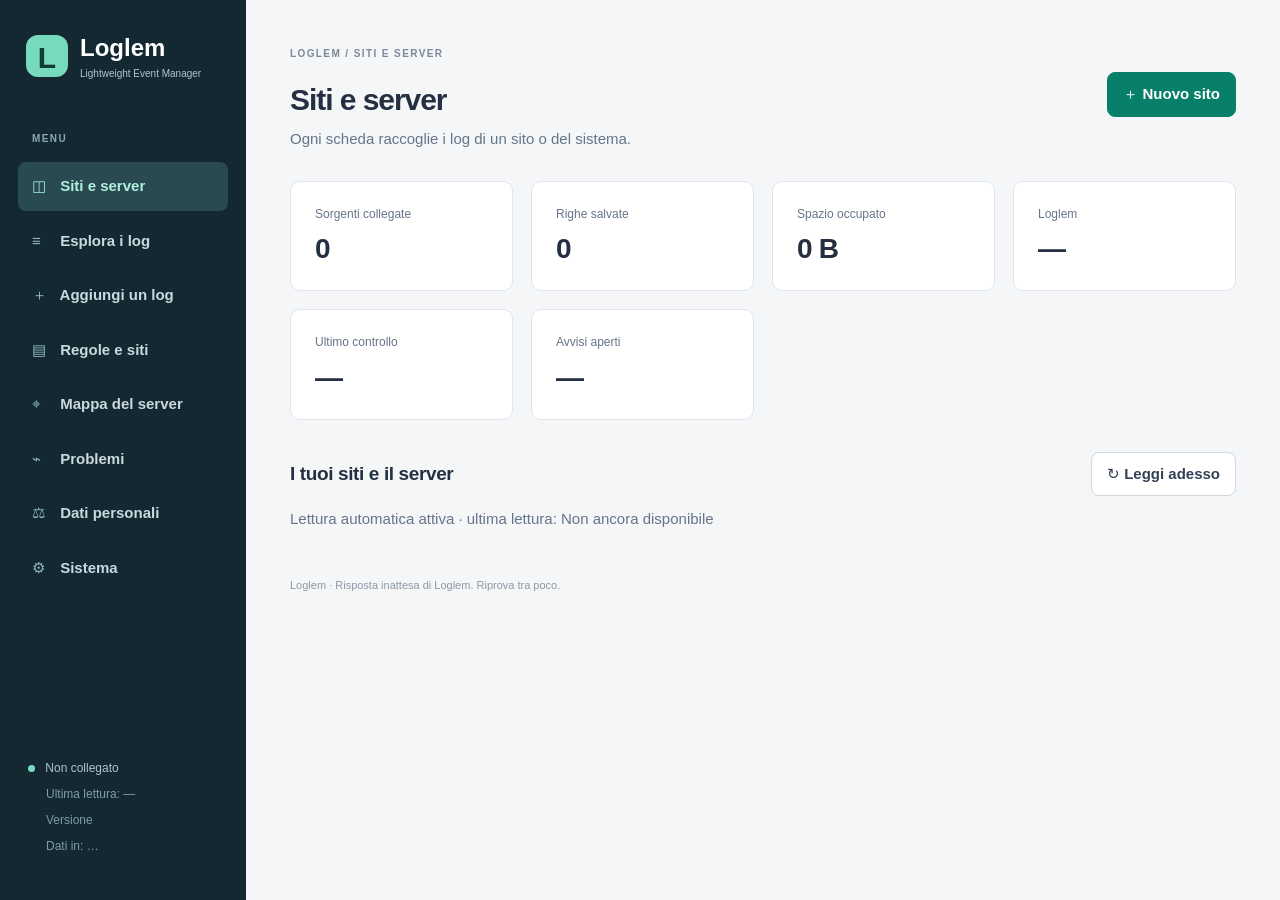
==== commit daea2beb: "feat: clarify original file cleanup, schedule collection pauses and verify backups before removal" ====
--- a/web/index.html
+++ b/web/index.html
@@ -17,6 +17,28 @@
       <h2 id="session-title">Ricollega questa pagina</h2><p id="session-message"></p>
       <button id="retry-session" type="button" class="primary">Ricarica la pagina</button>
     </dialog>
+    <dialog id="assign-dialog" aria-labelledby="move-title">
+      <form id="move-log"><h2 id="move-title">Assegna il log</h2>
+        <p id="move-name"></p><label>Destinazione <select id="move-site" required></select></label>
+        <p>Lo storico e le impostazioni di raccolta restano disponibili nella nuova scheda.</p>
+        <button type="submit" class="primary">Assegna</button> <button type="button" data-close>Chiudi</button>
+      </form>
+    </dialog>
+    <dialog id="pause-dialog" aria-labelledby="pause-title">
+      <form id="schedule-pause"><h2 id="pause-title">Metti in pausa la raccolta</h2>
+        <p id="pause-policy"></p><p>Il programma continuerà a scrivere. Se cancella degli originali prima della ripresa, quegli eventi potrebbero mancare nello storico.</p>
+        <label>Quando deve riprendere Loglem?
+          <select id="pause-duration"><option value="60">Tra un’ora</option><option value="1440">Tra un giorno</option><option value="10080">Tra una settimana</option><option value="">Quando premo Riprendi</option></select>
+        </label><button type="submit" class="primary">Conferma pausa</button> <button type="button" data-close>Annulla</button>
+      </form>
+    </dialog>
+    <dialog id="remove-dialog" aria-labelledby="remove-title">
+      <h2 id="remove-title">Elimina il log da Loglem</h2><p id="remove-summary"></p>
+      <p id="last-copy" class="cleanup-warning" hidden>Loglem ha già cancellato alcuni file originali dopo averli archiviati. Questo archivio potrebbe contenerne l’ultima copia.</p>
+      <p>Il backup include configurazione e archivi di Loglem. Lo troverai nella cartella <code>backups</code> dei dati di Loglem. La cancellazione parte solo dopo la verifica.</p>
+      <button id="remove-backup" type="button" class="primary">Crea e verifica un backup, poi elimina</button>
+      <button id="remove-direct" type="button" class="danger">Elimina senza backup</button> <button type="button" data-close>Annulla</button>
+    </dialog>
     <aside class="sidebar">
       <a class="brand" href="#sources">
         <span class="brand-icon">L</span>
@@ -24,7 +46,7 @@
       </a>
       <p class="nav-label">MENU</p>
       <nav aria-label="Navigazione principale">
-        <a href="#sources" data-nav="sources"><span aria-hidden="true">◫</span> Siti</a>
+        <a href="#sources" data-nav="sources"><span aria-hidden="true">◫</span> Siti e server</a>
         <a href="#logs" data-nav="logs"><span aria-hidden="true">≡</span> Esplora i log</a>
         <a href="#add" data-nav="add" class="admin-only"><span aria-hidden="true">＋</span> Aggiungi un log</a>
         <a href="#rules" data-nav="rules" class="admin-only"><span aria-hidden="true">▤</span> Regole e siti</a>
@@ -69,7 +91,7 @@
           <div id="card-alerts"><span>Avvisi aperti</span><strong id="open-alerts">—</strong></div>
         </div>
         <div class="section-heading">
-          <h2>Log per sito</h2>
+          <h2>I tuoi siti e il server</h2>
           <button id="collect" class="admin-only">↻ Leggi adesso</button>
         </div>
         <p class="muted" id="collection-status"></p>
@@ -88,7 +110,7 @@
       </section>
 
       <section data-view="site" hidden>
-        <a href="#sources" class="text-link">← Tutti i siti</a>
+        <a href="#sources" class="text-link">← Siti e server</a>
         <div id="site-actions" class="row site-actions"></div>
         <section id="site-storage" class="panel" hidden>
           <h2>Copie e doppioni</h2>
@@ -114,7 +136,7 @@
       <section id="view-logs" data-view="logs" hidden>
         <form id="search-form" class="panel filters">
           <div class="filter-dates">
-            <label>Sito <select id="search-site"><option value="">Tutti i siti</option></select></label>
+            <label>Sito o server <select id="search-site"><option value="">Tutti i gruppi</option></select></label>
             <label>Log <select id="search-source"><option value="">Tutte le sorgenti</option></select></label>
           </div>
           <div class="filter-main">
@@ -375,10 +397,12 @@
       <!-- Impostazioni della sorgente -->
       <section id="view-settings" data-view="settings" hidden>
         <div class="panel">
-          <a id="settings-back" href="#sources" class="text-link">← Tutti i siti</a>
+          <a id="settings-back" href="#sources" class="text-link">← Siti e server</a>
           <h2 id="settings-title">Impostazioni sorgente</h2>
+          <p id="settings-owner"></p>
+          <div id="settings-gaps" aria-live="polite"></div>
           <div id="settings-advice" class="advice" hidden></div>
-          <section class="source-lifecycle"><h3>Conservazione alla sorgente</h3><div id="settings-original-retention"></div></section>
+          <section id="settings-origin-panel" class="source-lifecycle"><h3>Quanto restano i log nel programma</h3><div id="settings-original-retention"></div></section>
           <form id="retention-form">
             <div class="field">
               <label for="settings-label">Nome visualizzato</label>
@@ -434,58 +458,31 @@
             </div>
 
             <section id="cleanup-panel" class="cleanup-panel" hidden>
-              <h3>Pulizia dei file originali</h3>
-              <p class="muted">
-                I file originali sono quelli scritti dal tuo programma. Loglem tiene una copia per
-                conto suo: qui scegli chi cancella gli originali.
-              </p>
+              <h3>Chi cancella i vecchi file di log?</h3>
+              <p>Quando un programma apre un nuovo file, quello precedente può cambiare nome. Per esempio, <code>access.log.1</code> contiene i vecchi accessi e <code>access.log</code> riceve quelli nuovi.</p>
               <p id="cleanup-headline" class="cleanup-headline"></p>
+              <fieldset class="cleanup-options">
+                <legend>Cosa deve fare Loglem?</legend>
+                <label><input type="radio" name="cleanup-mode" value="keep"> Conserva i file originali. Scegli questa opzione se li cancella già il programma.</label>
+                <label id="rotated-choice"><input type="radio" name="cleanup-mode" value="rotated"> Cancella i vecchi file accanto al log dopo averne salvato e verificato una copia.</label>
+                <label><input type="radio" name="cleanup-mode" value="handoff"> Usa una cartella separata. Il programma ci mette i log che ha chiuso. Loglem li salva, li controlla e poi li cancella.</label>
+                <label id="legacy-choice" hidden><input type="radio" name="cleanup-mode" value="both"> Mantieni la scelta precedente: pulisci sia i vecchi file sia la cartella separata.</label>
+              </fieldset>
+              <div id="cleanup-settings" hidden>
+                <label for="completed-dir">Cartella che contiene solo i log chiusi</label>
+                <div class="row"><input id="completed-dir" class="grow" placeholder="/percorso/log-chiusi" />
+                  <button type="button" data-storage-for="completed-dir">Sfoglia…</button></div>
+                <label class="checkbox"><input id="handoff-confirmed" type="checkbox" /> Confermo che il programma ha smesso di scrivere in tutti i file di questa cartella.</label>
+              </div>
+              <details id="rotated-settings" hidden>
+                <summary>Avanzate · Come riconoscere i vecchi file</summary>
+                <label for="rotated-pattern">Nomi da cercare nella stessa cartella</label>
+                <div class="row"><input id="rotated-pattern" class="grow" placeholder="access.log.*" />
+                  <button type="button" id="use-suggested-pattern" hidden></button></div>
+                <small>L’asterisco indica la parte del nome che cambia.</small>
+                <p id="matched-files" aria-live="polite"></p>
+              </details>
               <ul id="cleanup-notes" class="cleanup-notes"></ul>
-
-              <div id="rotated-settings" class="cleanup-choice" hidden>
-                <label class="checkbox">
-                  <input id="remove-rotated" type="checkbox" />
-                  <span><strong>Loglem cancella i file ruotati</strong> dopo averli archiviati e controllati</span>
-                </label>
-                <div class="field">
-                  <label for="rotated-pattern">Nomi dei file ruotati</label>
-                  <div class="row">
-                    <input id="rotated-pattern" class="grow" placeholder="es. access.log.*" />
-                    <button type="button" id="use-suggested-pattern" hidden></button>
-                  </div>
-                  <small>
-                    Il programma o logrotate ruota il file e gli dà un nome nuovo (per esempio
-                    <code>access.log.1</code>). Scrivi qui come si chiamano, con * al posto di ciò
-                    che cambia. Deve iniziare con il nome del log.
-                  </small>
-                </div>
-              </div>
-
-              <div id="handoff-choice" class="cleanup-choice" hidden>
-                <div class="field">
-                  <label for="cleanup-mode">Il programma sposta i file finiti in una cartella a parte?</label>
-                  <select id="cleanup-mode">
-                    <option value="keep">No: Loglem legge soltanto, non cancella niente</option>
-                    <option value="handoff">Sì: Loglem archivia ed elimina i file di quella cartella</option>
-                  </select>
-                </div>
-                <div id="cleanup-settings" hidden>
-                  <label for="completed-dir">Cartella dove il programma mette i file finiti</label>
-                  <div class="row">
-                    <input id="completed-dir" class="grow" placeholder="/percorso/file-conclusi" />
-                    <button type="button" data-storage-for="completed-dir">Sfoglia…</button>
-                  </div>
-                  <small>
-                    Questa cartella la riempie il tuo programma, non Loglem: Loglem non sposta
-                    niente. Deve contenere solo file .log che il programma ha chiuso.
-                  </small>
-                  <label class="checkbox">
-                    <input id="handoff-confirmed" type="checkbox" />
-                    Confermo che questa cartella contiene solo file conclusi, separati dai file attivi.
-                  </label>
-                </div>
-              </div>
-
               <p id="cleanup-warning" class="cleanup-warning" role="alert" hidden></p>
             </section>
 
@@ -508,11 +505,10 @@
           </div>
 
           <div class="source-lifecycle">
-            <h3>Gestisci collegamento</h3>
+            <h3>Gestisci la raccolta</h3>
+            <p id="lifecycle-status"></p>
             <p class="muted">
-              <strong>Pausa</strong>: Loglem smette di leggere finché non premi «Riprendi».
-              <strong>Scollega</strong>: per un container o un file che non c'è più; resta solo lo
-              storico, che scade secondo la durata scelta. In entrambi i casi puoi tornare a leggere.
+              Puoi interrompere la lettura e riprenderla più avanti. Durante la pausa o dopo lo scollegamento, le righe già salvate continuano a scadere secondo la durata scelta.
             </p>
             <div class="row">
               <button id="pause-source" type="button">Metti in pausa</button>
--- a/web/style.css
+++ b/web/style.css
@@ -1461,4 +1461,15 @@
 .type-grid.compact .type-card{min-height:auto}
 .pre-line{white-space:pre-line}
 
+.cleanup-options { margin: 1rem 0; padding: .75rem 1rem; border: 1px solid var(--border, #cbd5df); border-radius: .5rem; }
+.cleanup-options legend { font-weight: 650; }
+.cleanup-options label { display: flex; align-items: baseline; gap: .6rem; padding: .45rem 0; cursor: pointer; }
+.cleanup-options input { flex: none; width: auto; }
+.cleanup-options [hidden] { display: none; }
+dialog { max-width: min(32rem, 90vw); padding: 1.4rem; border: 1px solid #ccd7dd; border-radius: .75rem; color: inherit; }
+dialog::backdrop { background: rgb(20 35 49 / 50%); }
+dialog button, dialog select { margin: .35rem .2rem .35rem 0; }
+.site-log-list { padding-left: 1.3rem; margin: .45rem 0; }
+.site-log-list li { margin: .45rem 0; }
+.site-log-list button { margin-left: .65rem; }
 .session-locked button[type=submit] { visibility: hidden; }
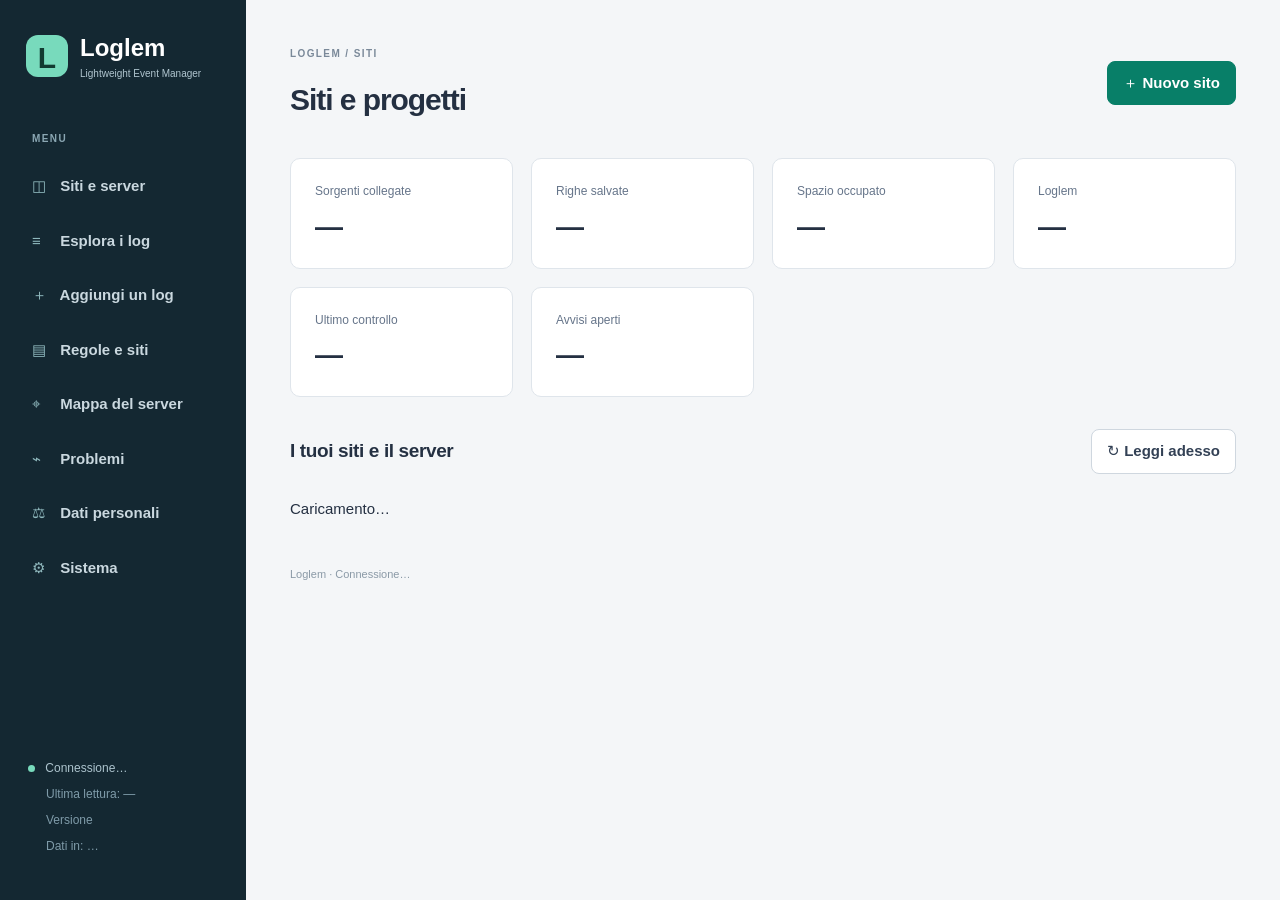
==== commit a5280006: "fix: keep source rules readable on narrow screens" ====
--- a/web/index.html
+++ b/web/index.html
@@ -616,7 +616,7 @@
       </section>
 
       <section id="view-rules" data-view="rules" hidden>
-        <div class="panel"><h2>Regole delle sorgenti</h2><div id="rules-table" class="table-scroll"></div></div>
+        <div class="panel"><h2>Regole delle sorgenti</h2><div id="source-rules"></div></div>
         <form id="assignment" class="panel policy-form"><h2>Assegna classe e sito</h2>
           <label>Sorgente <select id="assign-source" required></select></label>
           <label>Classe <select id="assign-class"></select></label><label>Sito <input id="assign-site" maxlength="200" placeholder="example.com" list="known-sites"></label><datalist id="known-sites"></datalist>
--- a/web/style.css
+++ b/web/style.css
@@ -1473,3 +1473,14 @@
 .site-log-list li { margin: .45rem 0; }
 .site-log-list button { margin-left: .65rem; }
 .session-locked button[type=submit] { visibility: hidden; }
+
+.source-rule-card { padding: 1rem 0; min-width: 0; }
+.source-rule-card + .source-rule-card { border-top: 1px solid var(--border); }
+.source-rule-card h3, .source-rule-card p { margin: 0 0 .35rem; overflow-wrap: anywhere; }
+.source-rule-card dl { margin: .85rem 0; }
+.rule-summary { display: grid; gap: .75rem 1.5rem; grid-template-columns: repeat(auto-fit, minmax(min(100%, 12rem), 1fr)); }
+.source-rule-card dt { color: var(--muted); font-size: .9rem; }
+.source-rule-card dd { margin: .15rem 0 0; }
+.source-rule-card summary { cursor: pointer; }
+.rule-details > div { margin: .8rem 0; }
+.rule-details code { white-space: normal; overflow-wrap: anywhere; }
